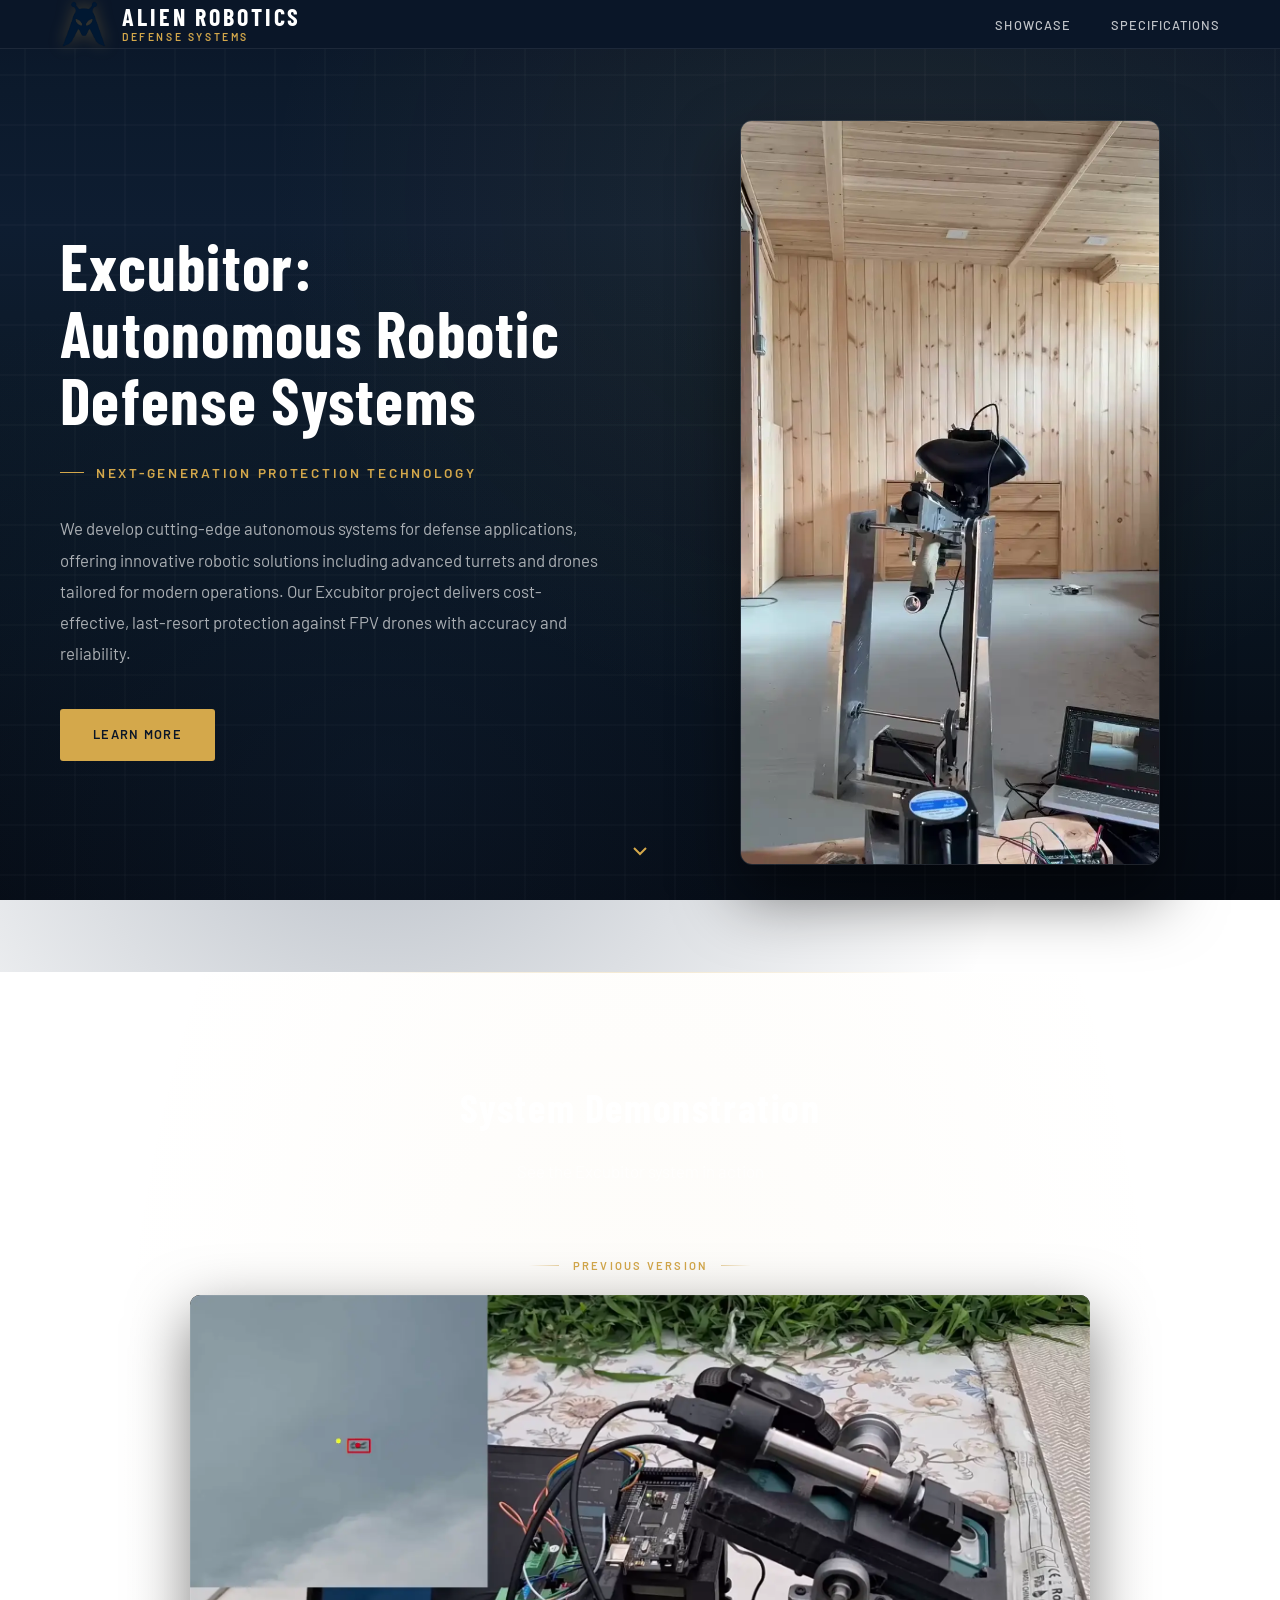
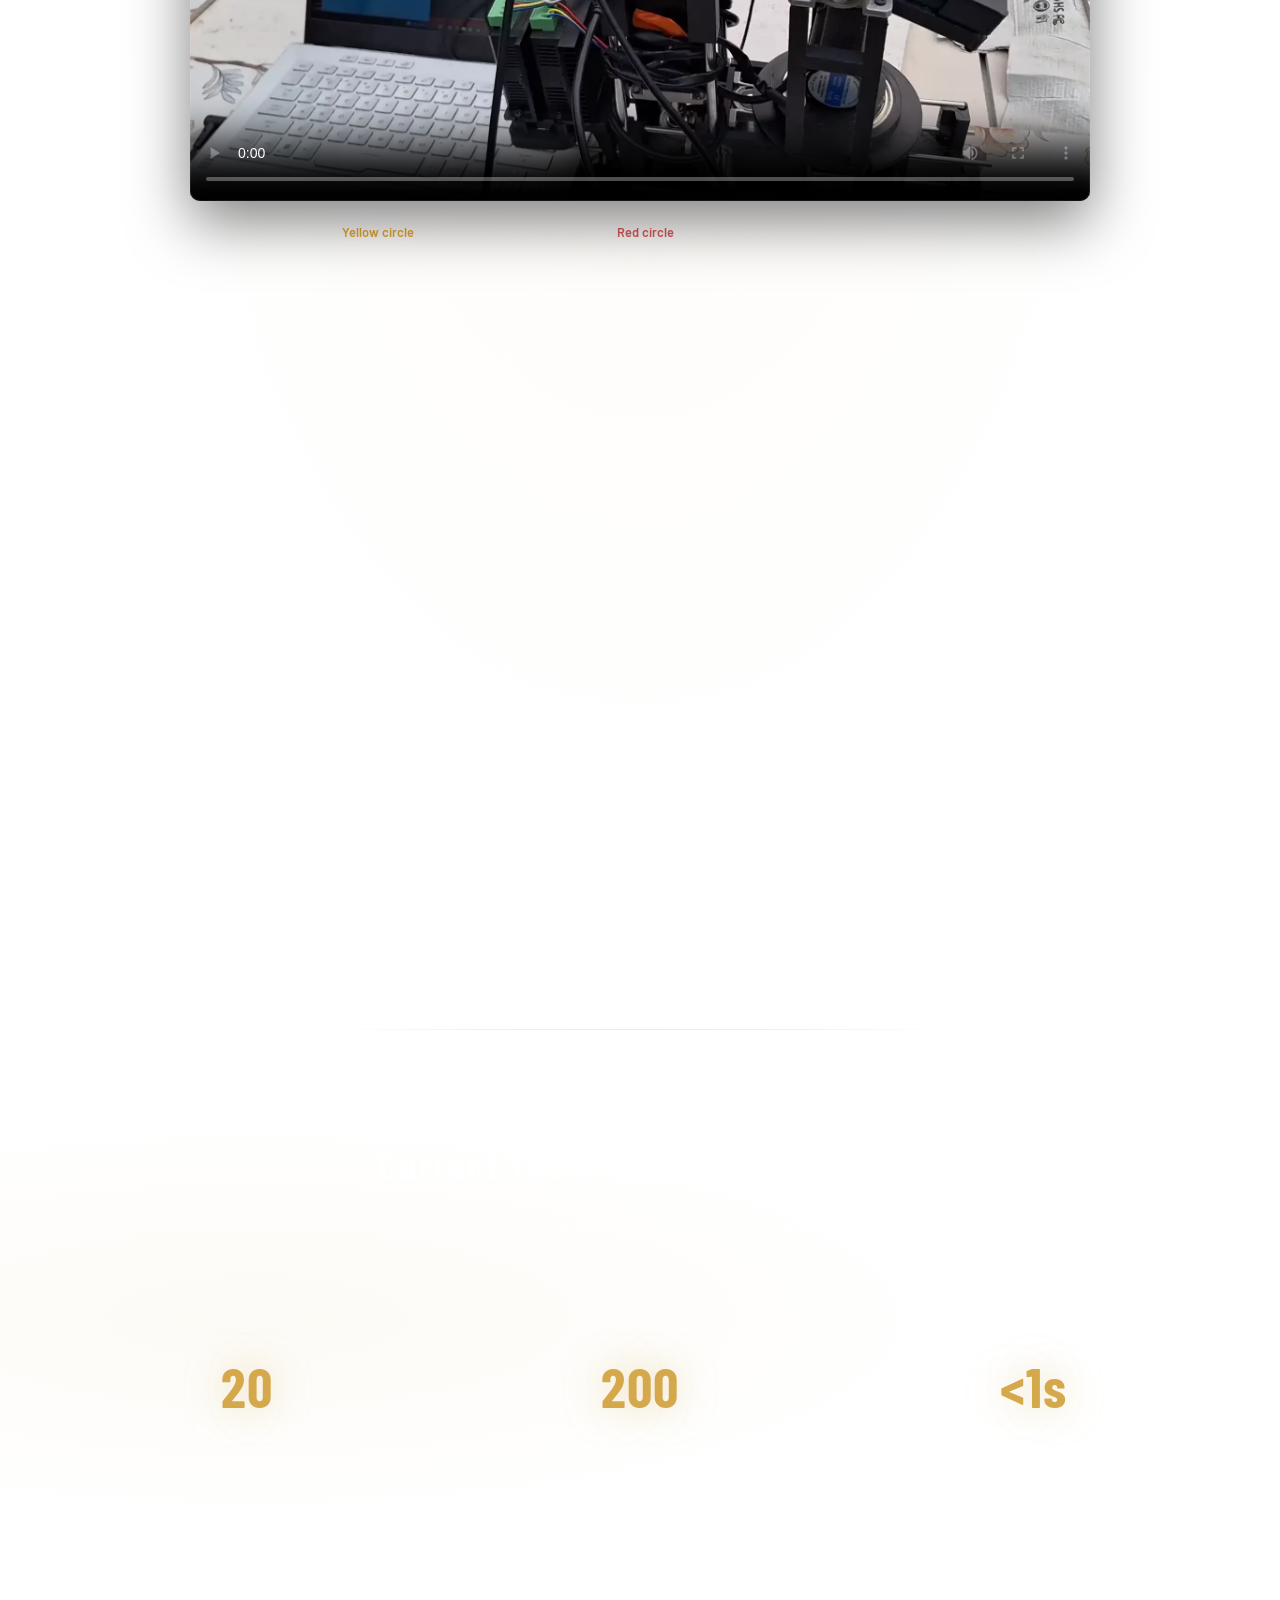
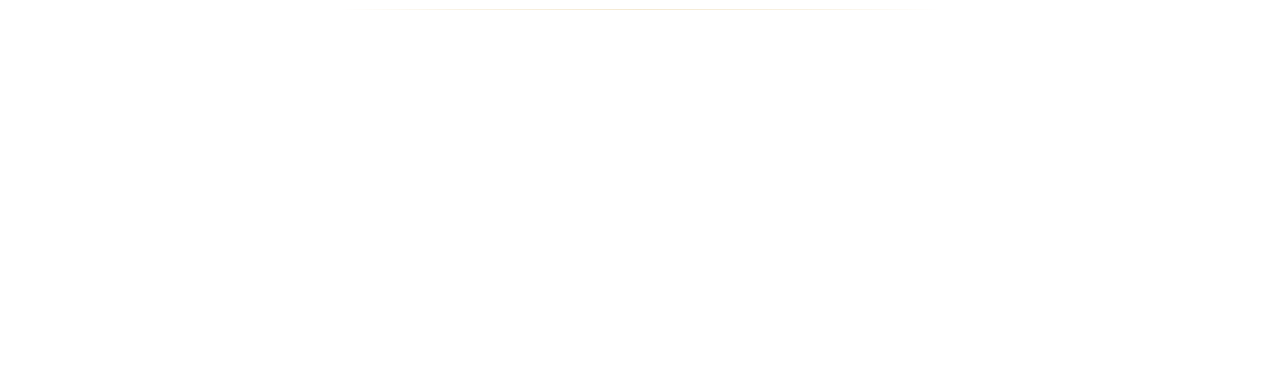
==== index.html @ 7d8b2132 "pluh" ====
<!doctype html>
<html lang="en">
  <head>
    <meta charset="UTF-8" />
    <meta name="viewport" content="width=device-width, initial-scale=1.0" />
    <title>Alien Robotics - Advanced Autonomous Defense Systems</title>
    <link rel="icon" href="logo.webp" type="image/webp" />
    <link rel="preconnect" href="https://fonts.googleapis.com" />
    <link rel="preconnect" href="https://fonts.gstatic.com" crossorigin />
    <link
      href="https://fonts.googleapis.com/css2?family=Barlow:wght@400;500;600;700&family=Barlow+Condensed:wght@600;700;800&display=swap"
      rel="stylesheet"
    />

    <style>
      /* Reset & Base Styles */
      * {
        margin: 0;
        padding: 0;
        box-sizing: border-box;
      }

      :root {
        --primary: #0a1628;
        --primary-light: #132744;
        --accent: #d4a84b;
        --accent-hover: #e8bc5f;
        --accent-glow: rgba(212, 168, 75, 0.4);
        --text-primary: #1a2332;
        --text-secondary: #5a6a7a;
        --text-light: #8a9aaa;
        --background: #ffffff;
        --background-alt: #f7f8fa;
        --background-dark: #0a1628;
        --border: #dce3eb;
        --border-light: #e8edf3;
        --shadow: 0 4px 24px rgba(10, 22, 40, 0.08);
        --shadow-hover: 0 16px 48px rgba(10, 22, 40, 0.18);
      }

      body {
        font-family:
          "Barlow",
          -apple-system,
          BlinkMacSystemFont,
          "Segoe UI",
          sans-serif;
        color: #ffffff;
        line-height: 1.7;
        overflow-x: hidden;
        font-size: 16px;
        -webkit-font-smoothing: antialiased;
        -moz-osx-font-smoothing: grayscale;
        background:
          url("data:image/svg+xml,%3Csvg width='50' height='50' viewBox='0 0 50 50' xmlns='http://www.w3.org/2000/svg'%3E%3Cpath d='M0 25h50M25 0v50' stroke='%23ffffff' stroke-opacity='0.035' stroke-width='1'/%3E%3C/svg%3E"),
          linear-gradient(
            180deg,
            #0a1628 0%,
            #0c1a2c 10%,
            #0e1d31 25%,
            #0c1927 45%,
            #091420 65%,
            #070f19 80%,
            #050a12 100%
          );
        background-attachment: scroll, fixed;
        min-height: 100vh;
      }

      /* Animations */
      @keyframes fadeInUp {
        from {
          opacity: 0;
          transform: translateY(30px);
        }
        to {
          opacity: 1;
          transform: translateY(0);
        }
      }

      @keyframes fadeIn {
        from {
          opacity: 0;
        }
        to {
          opacity: 1;
        }
      }

      @keyframes shimmer {
        0% {
          background-position: -200% 0;
        }
        100% {
          background-position: 200% 0;
        }
      }

      @keyframes bounce {
        0%,
        100% {
          transform: translateY(0);
        }
        50% {
          transform: translateY(8px);
        }
      }

      @keyframes pulse-glow {
        0%,
        100% {
          box-shadow: 0 0 20px var(--accent-glow);
        }
        50% {
          box-shadow:
            0 0 40px var(--accent-glow),
            0 0 60px rgba(212, 168, 75, 0.2);
        }
      }

      .animate-on-scroll {
        opacity: 0;
        transform: translateY(30px);
        transition:
          opacity 0.8s ease,
          transform 0.8s ease;
      }

      .animate-on-scroll.visible {
        opacity: 1;
        transform: translateY(0);
      }

      /* Container */
      .container {
        max-width: 1200px;
        margin: 0 auto;
        padding: 0 20px;
      }

      /* Header */
      header {
        background: var(--primary);
        border-bottom: 1px solid rgba(255, 255, 255, 0.08);
        position: fixed;
        top: 0;
        left: 0;
        right: 0;
        z-index: 1000;
        backdrop-filter: blur(16px);
        transition: all 0.4s cubic-bezier(0.4, 0, 0.2, 1);
      }

      nav {
        display: flex;
        justify-content: space-between;
        align-items: center;
        padding: 1.1rem 0;
      }

      .logo {
        display: flex;
        align-items: center;
        gap: 14px;
        text-decoration: none;
        color: #ffffff;
        transition: transform 0.3s ease;
      }

      .logo:hover {
        transform: translateX(4px);
      }

      .logo img {
        width: 48px;
        height: 48px;
        object-fit: contain;
        filter: drop-shadow(0 0 8px rgba(212, 168, 75, 0.3));
      }

      .logo-text {
        display: flex;
        flex-direction: column;
        line-height: 1;
      }

      .logo-text .brand-main {
        font-family: "Barlow Condensed", sans-serif;
        font-size: 1.5rem;
        font-weight: 700;
        letter-spacing: 0.12em;
        color: #ffffff;
      }

      .logo-text .brand-sub {
        font-family: "Barlow", sans-serif;
        font-size: 0.65rem;
        font-weight: 600;
        letter-spacing: 0.25em;
        color: var(--accent);
        margin-top: 3px;
        text-transform: uppercase;
      }

      .nav-links {
        display: flex;
        gap: 2.5rem;
        list-style: none;
      }

      .nav-links a {
        text-decoration: none;
        color: rgba(255, 255, 255, 0.75);
        font-weight: 500;
        font-size: 0.8rem;
        letter-spacing: 0.08em;
        transition: all 0.3s ease;
        text-transform: uppercase;
        position: relative;
        padding: 4px 0;
      }

      .nav-links a::after {
        content: "";
        position: absolute;
        bottom: 0;
        left: 0;
        width: 0;
        height: 1px;
        background: var(--accent);
        transition: width 0.3s ease;
      }

      .nav-links a:hover {
        color: var(--accent);
      }

      .nav-links a:hover::after {
        width: 100%;
      }

      /* Mobile Menu Toggle */
      .menu-toggle {
        display: none;
        flex-direction: column;
        gap: 5px;
        cursor: pointer;
        background: none;
        border: none;
        padding: 8px;
      }

      .menu-toggle span {
        width: 24px;
        height: 2px;
        background: #ffffff;
        transition: all 0.3s;
      }

      /* Hero Section */
      .hero {
        padding: 120px 0 100px;
        background: transparent;
        position: relative;
        overflow: hidden;
      }

      .hero::before {
        content: "";
        position: absolute;
        top: 0;
        left: 0;
        right: 0;
        bottom: 0;
        background:
          radial-gradient(
            ellipse at 70% 20%,
            rgba(212, 168, 75, 0.08) 0%,
            transparent 50%
          ),
          radial-gradient(
            ellipse at 30% 80%,
            rgba(22, 42, 69, 0.3) 0%,
            transparent 50%
          );
        pointer-events: none;
      }

      .hero-content {
        display: grid;
        grid-template-columns: 1fr 1fr;
        gap: 80px;
        align-items: center;
        position: relative;
        z-index: 1;
      }

      .hero-text h1 {
        font-family: "Barlow Condensed", sans-serif;
        font-size: clamp(2.8rem, 5.5vw, 4rem);
        font-weight: 700;
        line-height: 1.05;
        color: #ffffff;
        margin-bottom: 1.25rem;
        letter-spacing: 0.02em;
        animation: fadeInUp 0.8s ease forwards;
      }

      .hero-text .subtitle {
        font-size: 0.85rem;
        color: var(--accent);
        font-weight: 600;
        margin-bottom: 1.75rem;
        letter-spacing: 0.2em;
        text-transform: uppercase;
        display: inline-flex;
        align-items: center;
        gap: 12px;
        animation: fadeInUp 0.8s ease 0.1s forwards;
        opacity: 0;
      }

      .hero-text .subtitle::before {
        content: "";
        width: 24px;
        height: 1px;
        background: var(--accent);
      }

      .hero-text p {
        font-size: 1.05rem;
        line-height: 1.85;
        color: rgba(255, 255, 255, 0.65);
        margin-bottom: 2.5rem;
        animation: fadeInUp 0.8s ease 0.2s forwards;
        opacity: 0;
      }

      .cta-buttons {
        display: flex;
        gap: 1rem;
        flex-wrap: wrap;
        animation: fadeInUp 0.8s ease 0.3s forwards;
        opacity: 0;
      }

      .btn {
        padding: 14px 32px;
        font-size: 0.8rem;
        font-weight: 600;
        text-decoration: none;
        border-radius: 3px;
        transition: all 0.35s cubic-bezier(0.4, 0, 0.2, 1);
        display: inline-block;
        border: 1px solid transparent;
        letter-spacing: 0.1em;
        text-transform: uppercase;
        position: relative;
        overflow: hidden;
      }

      .btn-primary {
        background: var(--accent);
        color: var(--primary);
      }

      .btn-primary::before {
        content: "";
        position: absolute;
        top: 0;
        left: -100%;
        width: 100%;
        height: 100%;
        background: linear-gradient(
          90deg,
          transparent,
          rgba(255, 255, 255, 0.2),
          transparent
        );
        transition: left 0.5s ease;
      }

      .btn-primary:hover::before {
        left: 100%;
      }

      .btn-primary:hover {
        background: var(--accent-hover);
        transform: translateY(-2px);
        box-shadow: 0 8px 32px var(--accent-glow);
      }

      .btn-secondary {
        background: transparent;
        color: #ffffff;
        border-color: rgba(255, 255, 255, 0.25);
      }

      .btn-secondary:hover {
        background: rgba(255, 255, 255, 0.08);
        border-color: rgba(255, 255, 255, 0.4);
        transform: translateY(-2px);
      }

      .hero-image {
        position: relative;
        animation: fadeIn 1s ease 0.4s forwards;
        opacity: 0;
        max-width: 420px;
        justify-self: center;
      }

      .hero-image img,
      .hero-image video {
        width: 100%;
        height: auto;
        border-radius: 12px;
        box-shadow: 0 32px 64px rgba(0, 0, 0, 0.5);
        border: 1px solid rgba(255, 255, 255, 0.1);
      }

      .scroll-indicator {
        position: fixed;
        bottom: 30px;
        left: 50%;
        transform: translateX(-50%);
        animation:
          bounce 1.5s ease-in-out infinite,
          fadeIn 1s ease 1s forwards;
        opacity: 0;
        cursor: pointer;
        z-index: 100;
        transition: opacity 0.3s ease;
      }

      .scroll-indicator.hidden {
        opacity: 0 !important;
        pointer-events: none;
      }

      .scroll-indicator svg {
        width: 24px;
        height: 24px;
        fill: none;
        stroke: var(--accent);
        stroke-width: 2;
      }

      .section-header {
        text-align: center;
        margin-bottom: 70px;
      }

      .section-header h2 {
        font-family: "Barlow Condensed", sans-serif;
        font-size: 2.5rem;
        font-weight: 700;
        color: var(--primary);
        margin-bottom: 1rem;
        letter-spacing: 0.04em;
      }

      .section-header p {
        font-size: 1.05rem;
        color: var(--text-secondary);
        max-width: 500px;
        margin: 0 auto;
        line-height: 1.7;
      }

      /* Showcase Section */
      .showcase {
        padding: 100px 0 120px;
        background: transparent;
        position: relative;
        overflow: hidden;
      }

      .showcase::before {
        content: "";
        position: absolute;
        top: 0;
        left: 0;
        right: 0;
        bottom: 0;
        background: radial-gradient(
          ellipse at 50% 30%,
          rgba(212, 168, 75, 0.04) 0%,
          transparent 60%
        );
        pointer-events: none;
      }

      .section-divider {
        width: 100%;
        height: 1px;
        background: linear-gradient(
          90deg,
          transparent 0%,
          rgba(212, 168, 75, 0.15) 20%,
          rgba(212, 168, 75, 0.25) 50%,
          rgba(212, 168, 75, 0.15) 80%,
          transparent 100%
        );
        margin: 0 auto;
        max-width: 600px;
      }

      .showcase .section-header {
        position: relative;
        z-index: 1;
      }

      .showcase .section-header h2 {
        color: #ffffff;
      }

      .showcase .section-header p {
        color: rgba(255, 255, 255, 0.6);
      }

      .showcase-content {
        max-width: 900px;
        margin: 0 auto;
        position: relative;
        z-index: 1;
      }

      .video-container {
        position: relative;
        width: 100%;
        border-radius: 10px;
        overflow: hidden;
        box-shadow: 0 20px 60px rgba(0, 0, 0, 0.5);
        margin-bottom: 0;
        background: #000;
      }

      .video-container::before {
        content: "";
        position: absolute;
        inset: -1px;
        border-radius: 11px;
        background: linear-gradient(
          135deg,
          rgba(212, 168, 75, 0.3) 0%,
          transparent 30%,
          transparent 70%,
          rgba(212, 168, 75, 0.1) 100%
        );
        z-index: -1;
        pointer-events: none;
      }

      .video-container::after {
        content: "";
        position: absolute;
        inset: 0;
        border-radius: 10px;
        pointer-events: none;
        box-shadow: inset 0 0 0 1px rgba(255, 255, 255, 0.08);
      }

      .video-container video {
        width: 100%;
        height: auto;
        display: block;
      }

      .version-showcase {
        display: flex;
        flex-direction: column;
        gap: 60px;
        margin-bottom: 50px;
      }

      .version-item {
        display: flex;
        flex-direction: column;
        align-items: center;
      }

      .version-item.latest .video-container {
        max-width: 380px;
      }

      .version-item.previous .video-container {
        max-width: 100%;
      }

      .version-label {
        font-family: "Barlow", sans-serif;
        font-size: 0.7rem;
        font-weight: 600;
        color: var(--accent);
        margin-bottom: 20px;
        text-align: center;
        text-transform: uppercase;
        letter-spacing: 0.2em;
        display: inline-flex;
        align-items: center;
        gap: 14px;
      }

      .version-label::before,
      .version-label::after {
        content: "";
        width: 30px;
        height: 1px;
        background: linear-gradient(
          90deg,
          transparent,
          rgba(212, 168, 75, 0.5)
        );
      }

      .version-label::after {
        background: linear-gradient(
          90deg,
          rgba(212, 168, 75, 0.5),
          transparent
        );
      }

      .version-item .video-container {
        margin-bottom: 20px;
        width: 100%;
      }

      .video-caption {
        text-align: center;
        font-size: 0.8rem;
        color: rgba(255, 255, 255, 0.45);
        margin-bottom: 0;
        line-height: 1.8;
        max-width: 600px;
        margin-left: auto;
        margin-right: auto;
      }

      .video-caption .indicator {
        font-weight: 600;
      }

      .video-caption .yellow {
        color: #e8a832;
      }

      .video-caption .red {
        color: #dc5c5c;
      }

      /* Specs Section */
      .specs {
        padding: 100px 0 120px;
        background: transparent;
        position: relative;
        overflow: hidden;
      }

      .specs::before {
        content: "";
        position: absolute;
        top: 0;
        left: 0;
        right: 0;
        bottom: 0;
        background: radial-gradient(
          ellipse at 20% 50%,
          rgba(212, 168, 75, 0.05) 0%,
          transparent 50%
        );
        pointer-events: none;
      }

      .specs .section-header {
        position: relative;
        z-index: 1;
      }

      .specs .section-header h2 {
        color: #ffffff;
      }

      .specs .section-header p {
        color: rgba(255, 255, 255, 0.6);
      }

      .specs-grid {
        display: grid;
        grid-template-columns: repeat(auto-fit, minmax(280px, 1fr));
        gap: 20px;
        margin-top: 60px;
        position: relative;
        z-index: 1;
      }

      .spec-item {
        text-align: center;
        padding: 2.75rem 2rem;
        background: rgba(255, 255, 255, 0.03);
        border-radius: 6px;
        border: 1px solid rgba(255, 255, 255, 0.08);
        transition: all 0.4s cubic-bezier(0.4, 0, 0.2, 1);
        position: relative;
      }

      .spec-item::before {
        content: "";
        position: absolute;
        top: 0;
        left: 50%;
        transform: translateX(-50%);
        width: 40px;
        height: 2px;
        background: var(--accent);
        opacity: 0;
        transition: all 0.4s ease;
      }

      .spec-item:hover {
        background: rgba(255, 255, 255, 0.06);
        border-color: rgba(212, 168, 75, 0.3);
        transform: translateY(-4px);
      }

      .spec-item:hover::before {
        opacity: 1;
        width: 60px;
      }

      .spec-value {
        font-family: "Barlow Condensed", sans-serif;
        font-size: 3.5rem;
        font-weight: 700;
        color: var(--accent);
        margin-bottom: 0.5rem;
        letter-spacing: 0.02em;
        line-height: 1;
        text-shadow: 0 0 40px var(--accent-glow);
      }

      .spec-label {
        font-size: 0.8rem;
        color: rgba(255, 255, 255, 0.55);
        font-weight: 500;
        text-transform: uppercase;
        letter-spacing: 0.1em;
      }

      /* Footer */
      footer {
        padding: 80px 0 50px;
        background: transparent;
        color: white;
        position: relative;
      }

      .footer-content {
        display: flex;
        flex-direction: column;
        align-items: center;
        text-align: center;
        margin-bottom: 40px;
      }

      .footer-brand {
        max-width: 480px;
      }

      .footer-brand h3 {
        font-family: "Barlow Condensed", sans-serif;
        font-size: 1.35rem;
        margin-bottom: 1.25rem;
        letter-spacing: 0.15em;
        font-weight: 700;
        color: rgba(255, 255, 255, 0.9);
      }

      .footer-brand p {
        color: rgba(255, 255, 255, 0.45);
        line-height: 1.85;
        font-size: 0.9rem;
      }

      .footer-links h4 {
        font-size: 1rem;
        margin-bottom: 1rem;
        color: var(--accent);
      }

      .footer-links ul {
        list-style: none;
      }

      .footer-links a {
        color: rgba(255, 255, 255, 0.7);
        text-decoration: none;
        line-height: 2;
        transition: color 0.3s;
      }

      .footer-links a:hover {
        color: white;
      }

      .footer-bottom {
        padding-top: 40px;
        text-align: center;
        color: rgba(255, 255, 255, 0.25);
        font-size: 0.75rem;
        letter-spacing: 0.06em;
      }

      /* Responsive Design */
      @media (max-width: 968px) {
        .hero-content {
          grid-template-columns: 1fr;
          text-align: center;
          gap: 50px;
          justify-items: center;
        }

        .hero-text {
          order: 2;
        }

        .hero-text .subtitle {
          justify-content: center;
        }

        .hero-image {
          order: 1;
          max-width: 350px;
        }

        .cta-buttons {
          justify-content: center;
        }
      }

      @media (max-width: 768px) {
        .nav-links {
          display: none;
          position: absolute;
          top: 100%;
          left: 0;
          right: 0;
          background: var(--primary);
          flex-direction: column;
          padding: 1.5rem;
          border-bottom: 1px solid rgba(255, 255, 255, 0.1);
          box-shadow: 0 8px 24px rgba(0, 0, 0, 0.3);
          gap: 0.5rem;
        }

        .nav-links.active {
          display: flex;
        }

        .nav-links a {
          padding: 0.75rem 0;
        }

        .menu-toggle {
          display: flex;
        }

        .specs-grid {
          grid-template-columns: repeat(2, 1fr);
        }
      }

      @media (max-width: 480px) {
        .hero h1 {
          font-size: 2rem;
        }

        .section-header h2 {
          font-size: 1.75rem;
        }

        .specs-grid {
          grid-template-columns: 1fr;
        }
      }
    </style>
  </head>
  <body>
    <!-- Header -->
    <header>
      <nav class="container">
        <a href="#" class="logo">
          <img src="logo.webp" alt="Alien Robotics" />
          <div class="logo-text">
            <span class="brand-main">ALIEN ROBOTICS</span>
            <span class="brand-sub">DEFENSE SYSTEMS</span>
          </div>
        </a>
        <ul class="nav-links" id="navLinks">
          <li><a href="#showcase">Showcase</a></li>
          <li><a href="#specs">Specifications</a></li>
        </ul>
        <button class="menu-toggle" id="menuToggle">
          <span></span>
          <span></span>
          <span></span>
        </button>
      </nav>
    </header>

    <!-- Hero Section -->
    <section class="hero">
      <div class="container">
        <div class="hero-content">
          <div class="hero-text">
            <h1>Excubitor: Autonomous Robotic Defense Systems</h1>
            <p class="subtitle">Next-Generation Protection Technology</p>
            <p>
              We develop cutting-edge autonomous systems for defense
              applications, offering innovative robotic solutions including
              advanced turrets and drones tailored for modern operations. Our
              Excubitor project delivers cost-effective, last-resort protection
              against FPV drones with accuracy and reliability.
            </p>
            <div class="cta-buttons">
              <a href="#specs" class="btn btn-primary">Learn More</a>
            </div>
          </div>
          <div class="hero-image">
            <video autoplay muted loop playsinline poster="Version4.webp">
              <source src="Version4.webm" type="video/webm" />
              Your browser does not support the video tag.
            </video>
          </div>
        </div>
      </div>
      <a href="#showcase" class="scroll-indicator">
        <svg viewBox="0 0 24 24">
          <polyline points="6 9 12 15 18 9"></polyline>
        </svg>
      </a>
    </section>

    <div class="section-divider"></div>

    <!-- System Demonstration Section -->
    <section class="showcase" id="showcase">
      <div class="container">
        <div class="section-header">
          <h2>System Demonstration</h2>
          <p>See the Excubitor system in action</p>
        </div>
        <div class="showcase-content">
          <div class="version-showcase">
            <div class="version-item previous">
              <h3 class="version-label">Previous Version</h3>
              <div class="video-container">
                <video controls poster="Version3.webp">
                  <source src="Version3.webm" type="video/webm" />
                  Your browser does not support the video tag.
                </video>
              </div>
              <p class="video-caption">
                <span class="indicator yellow">Yellow circle</span> indicates
                the center of the frame •
                <span class="indicator red">Red circle</span> shows the
                predicted laser position accounting for camera-offset and
                distance
              </p>
            </div>
            <div class="version-item">
              <h3 class="version-label">Tracking Algorithm Demonstration</h3>
              <div class="video-container">
                <video controls>
                  <source src="keyPointDemonstration.mp4" type="video/mp4" />
                  Your browser does not support the video tag.
                </video>
              </div>
              <p class="video-caption">
                <span class="indicator" style="color: #a855f7"
                  >Purple circles</span
                >
                are keypoints tracked across frames
              </p>
            </div>
          </div>
        </div>
      </div>
    </section>

    <div class="section-divider"></div>

    <!-- Specifications Section -->
    <section class="specs" id="specs">
      <div class="container">
        <div class="section-header">
          <h2>Current Technical Specifications</h2>
          <p>Performance metrics that define battlefield superiority</p>
        </div>
        <div class="specs-grid">
          <div class="spec-item">
            <div class="spec-value">20</div>
            <div class="spec-label">MPH Max Target Speed</div>
          </div>
          <div class="spec-item">
            <div class="spec-value">200</div>
            <div class="spec-label">Feet Max Engagement Range</div>
          </div>
          <div class="spec-item">
            <div class="spec-value">&lt;1s</div>
            <div class="spec-label">Target Acquisition</div>
          </div>
        </div>
      </div>
    </section>

    <div class="section-divider"></div>

    <!-- Footer -->
    <footer id="contact">
      <div class="container">
        <div class="footer-content">
          <div class="footer-brand">
            <h3>ALIEN ROBOTICS</h3>
            <p>
              Leading the future of autonomous defense systems with innovative
              solutions that emphasize cost-efficiency, scalability, and
              modularity for modern military operations.
            </p>
          </div>
        </div>
        <div class="footer-bottom">
          <p>&copy; 2026 Alien Robotics. All rights reserved.</p>
        </div>
      </div>
    </footer>

    <script>
      // Mobile menu toggle
      document
        .getElementById("menuToggle")
        .addEventListener("click", function () {
          document.getElementById("navLinks").classList.toggle("active");
        });

      // Smooth scrolling for anchor links
      document.querySelectorAll('a[href^="#"]').forEach((anchor) => {
        anchor.addEventListener("click", function (e) {
          e.preventDefault();
          const target = document.querySelector(this.getAttribute("href"));
          if (target) {
            const headerOffset = 80;
            const elementPosition = target.offsetTop;
            const offsetPosition = elementPosition - headerOffset;

            window.scrollTo({
              top: offsetPosition,
              behavior: "smooth",
            });
          }
          // Close mobile menu if open
          document.getElementById("navLinks").classList.remove("active");
        });
      });

      // Add scroll effect to header
      let lastScroll = 0;
      window.addEventListener("scroll", function () {
        const header = document.querySelector("header");
        const currentScroll = window.pageYOffset;

        if (currentScroll > 50) {
          header.style.boxShadow = "0 4px 32px rgba(0,0,0,0.4)";
          header.style.background = "rgba(4, 8, 16, 0.95)";
        } else {
          header.style.boxShadow = "none";
          header.style.background = "var(--primary)";
        }

        // Hide scroll indicator on scroll
        const scrollIndicator = document.querySelector(".scroll-indicator");
        if (currentScroll > 50) {
          scrollIndicator.classList.add("hidden");
        } else {
          scrollIndicator.classList.remove("hidden");
        }

        lastScroll = currentScroll;
      });

      // Scroll-triggered animations
      const observerOptions = {
        threshold: 0.15,
        rootMargin: "0px 0px -50px 0px",
      };

      const observer = new IntersectionObserver((entries) => {
        entries.forEach((entry, index) => {
          if (entry.isIntersecting) {
            setTimeout(() => {
              entry.target.classList.add("visible");
            }, index * 100);
          }
        });
      }, observerOptions);

      // Observe spec items
      document.querySelectorAll(".spec-item").forEach((item, index) => {
        item.classList.add("animate-on-scroll");
        item.style.transitionDelay = `${index * 0.12}s`;
        observer.observe(item);
      });

      // Observe version items
      document.querySelectorAll(".version-item").forEach((item, index) => {
        item.classList.add("animate-on-scroll");
        item.style.transitionDelay = `${index * 0.15}s`;
        observer.observe(item);
      });
    </script>
  </body>
</html>
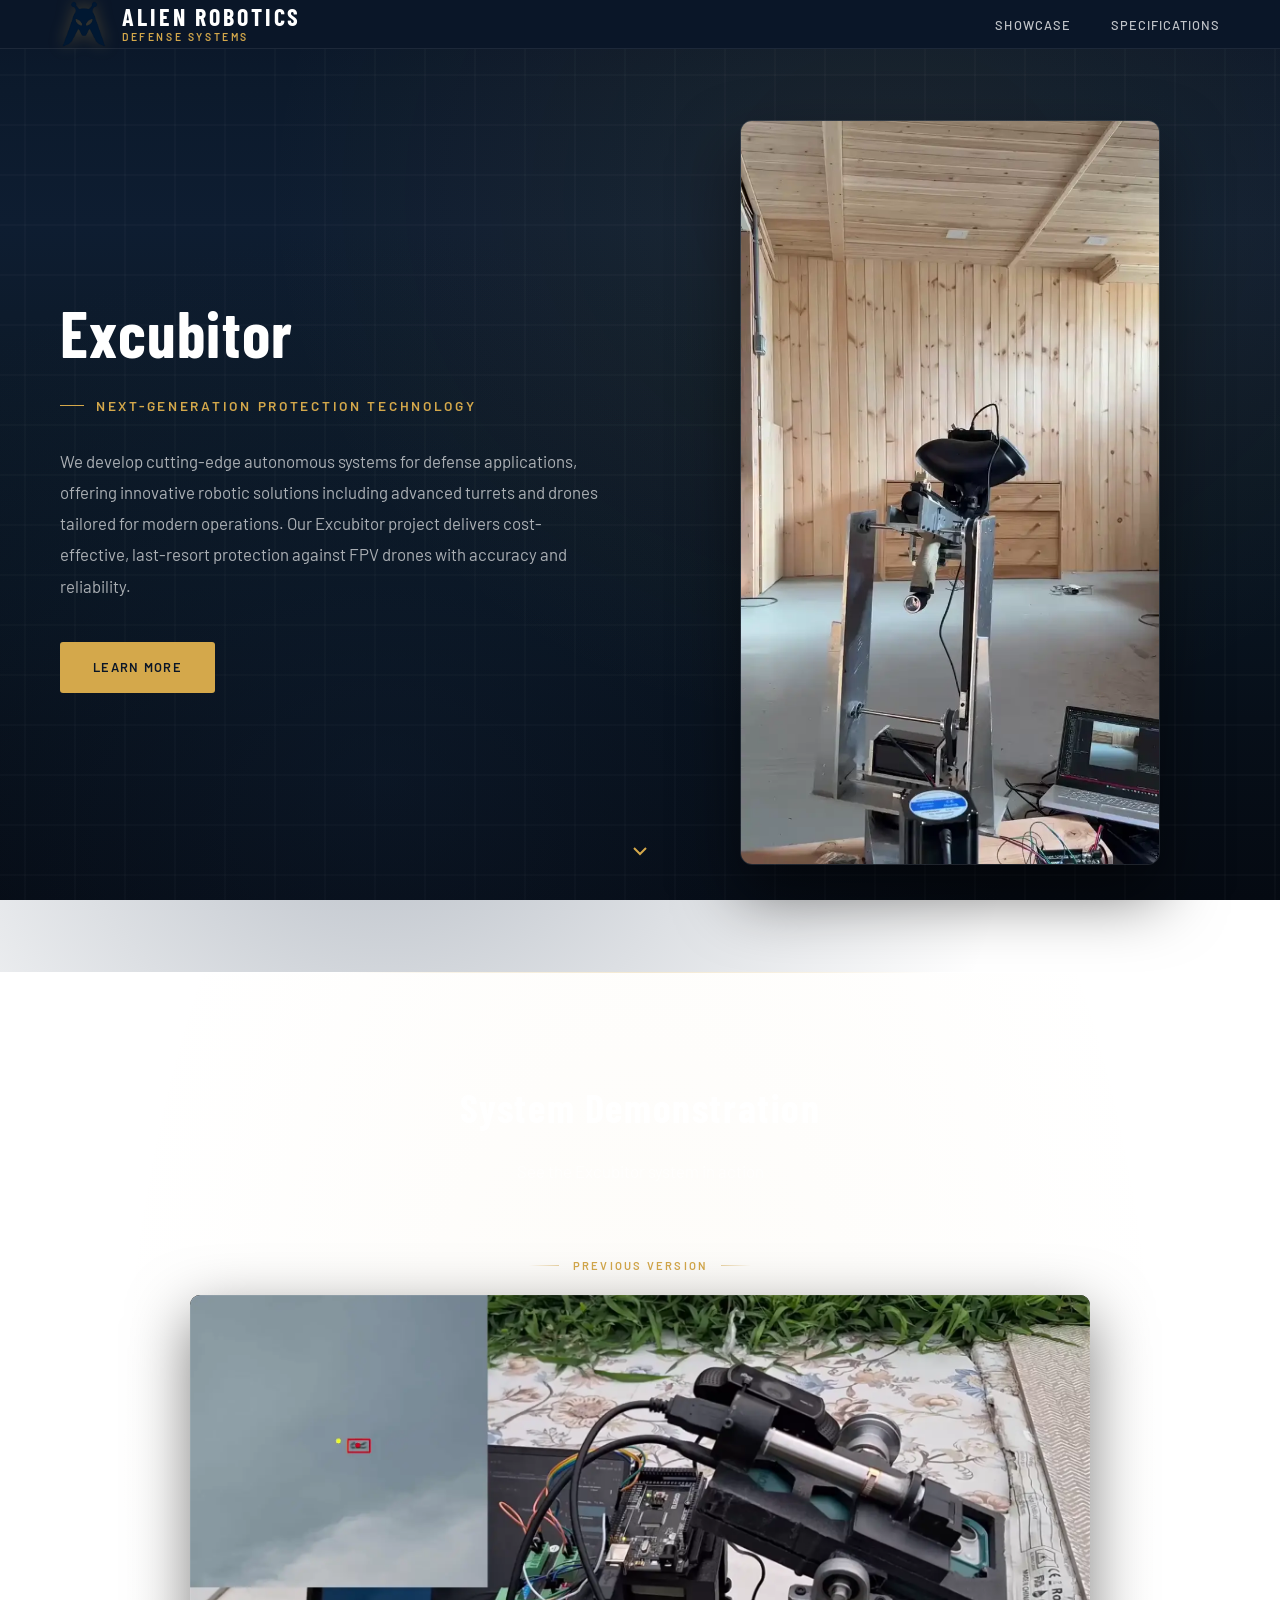
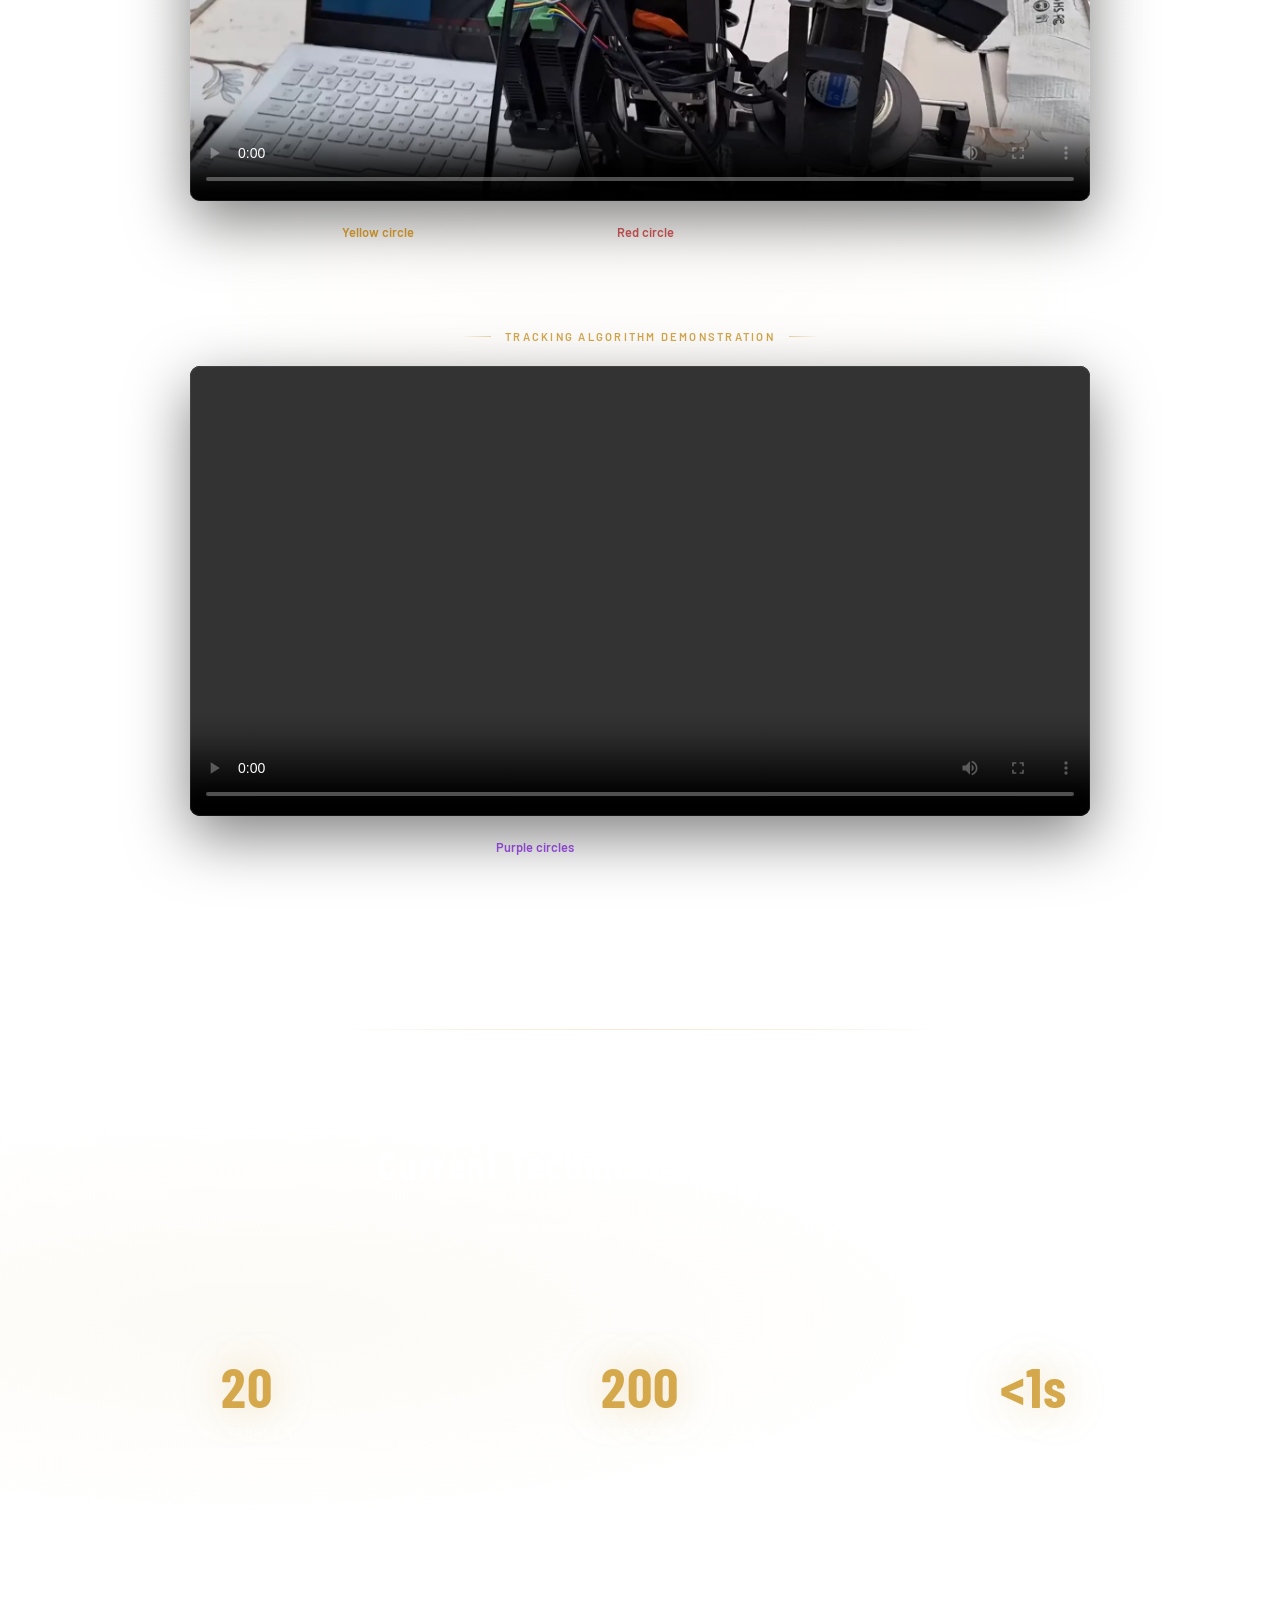
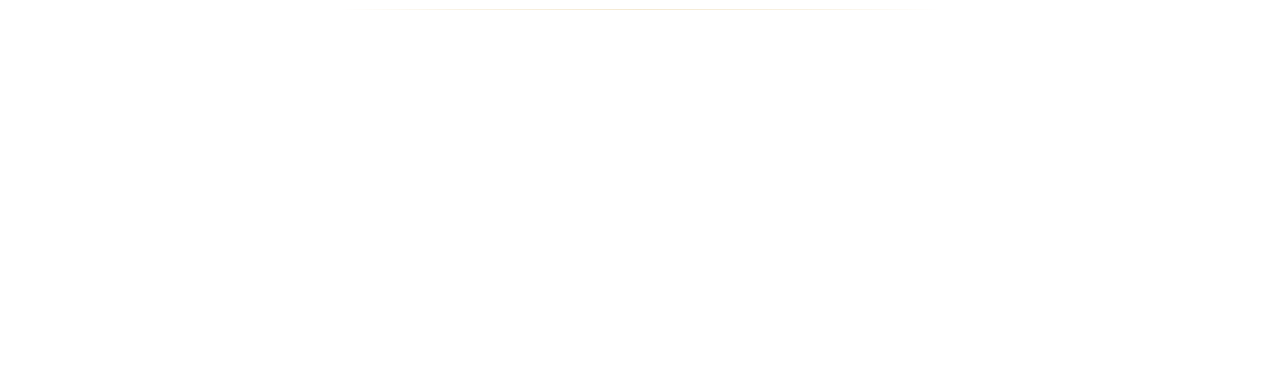
==== commit 60d98cf7: "e" ====
--- a/index.html
+++ b/index.html
@@ -915,7 +915,7 @@
       <div class="container">
         <div class="hero-content">
           <div class="hero-text">
-            <h1>Excubitor: Autonomous Robotic Defense Systems</h1>
+            <h1>Excubitor</h1>
             <p class="subtitle">Next-Generation Protection Technology</p>
             <p>
               We develop cutting-edge autonomous systems for defense
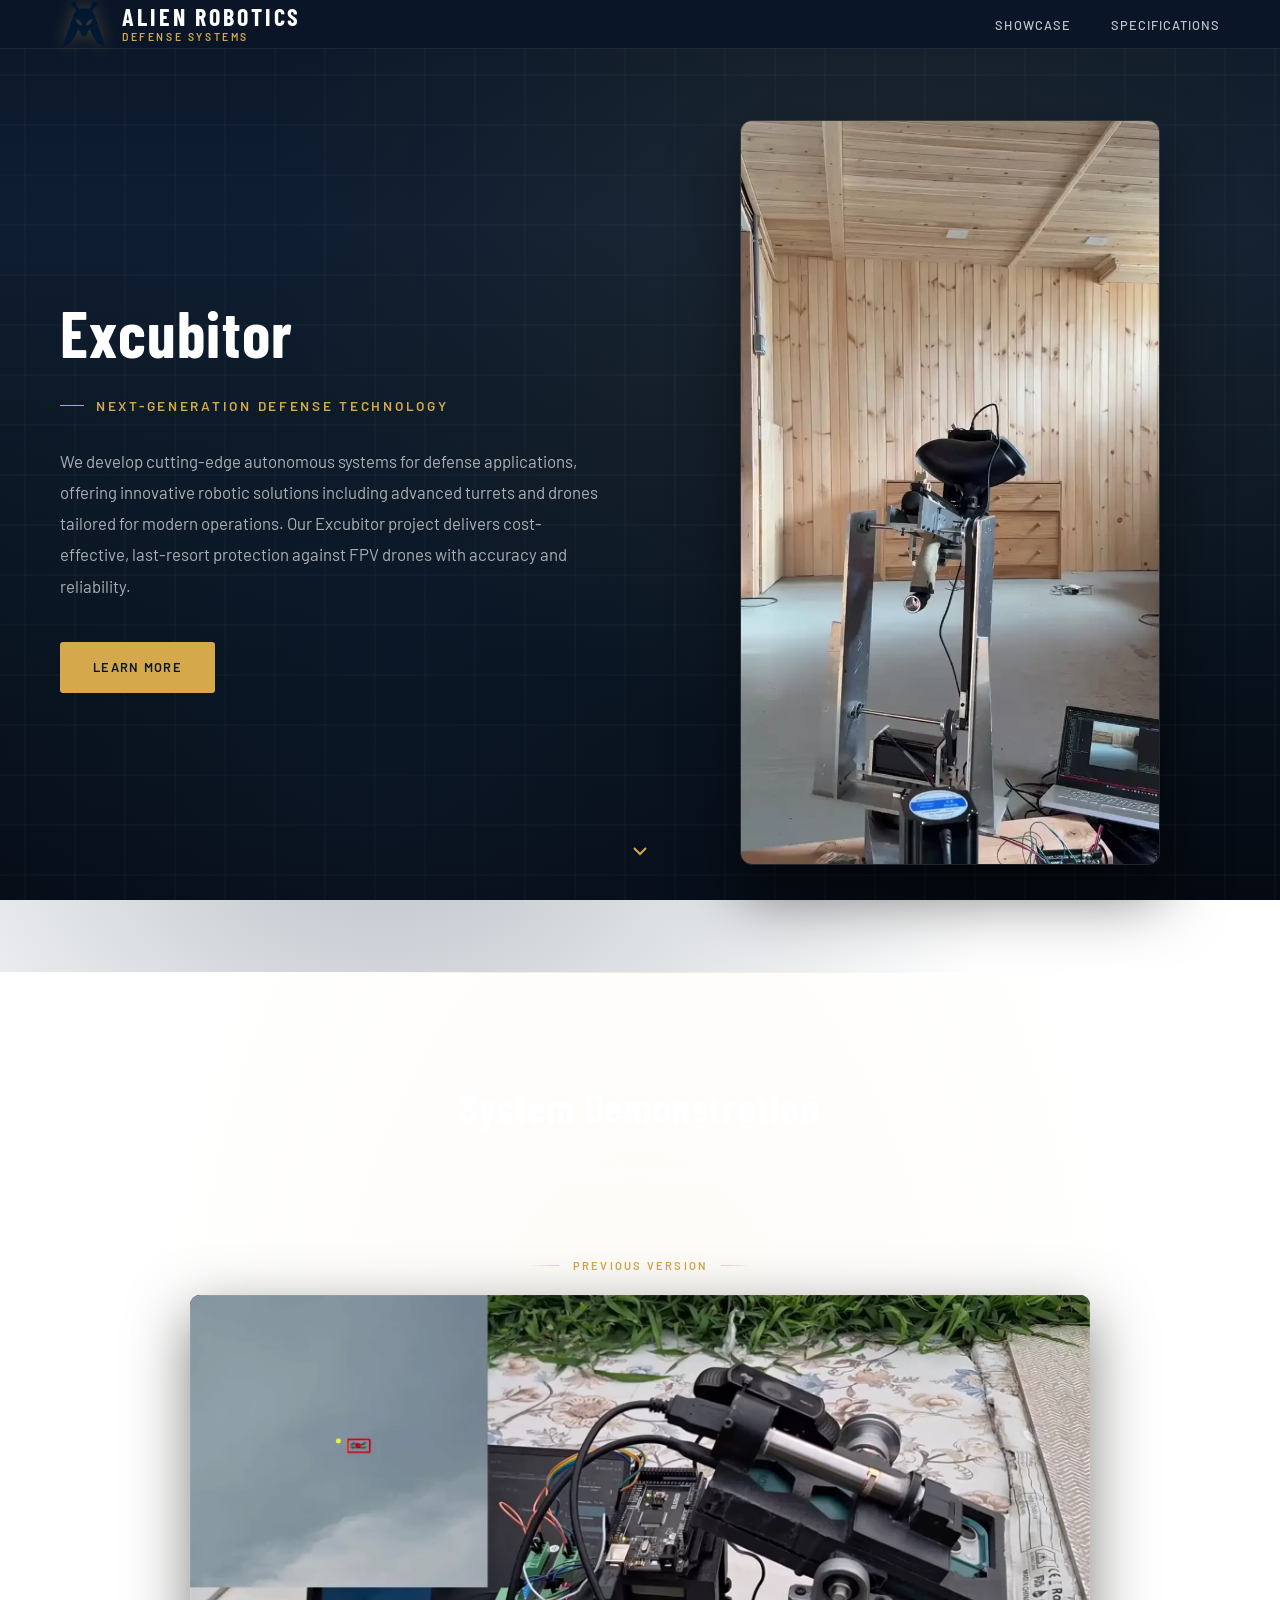
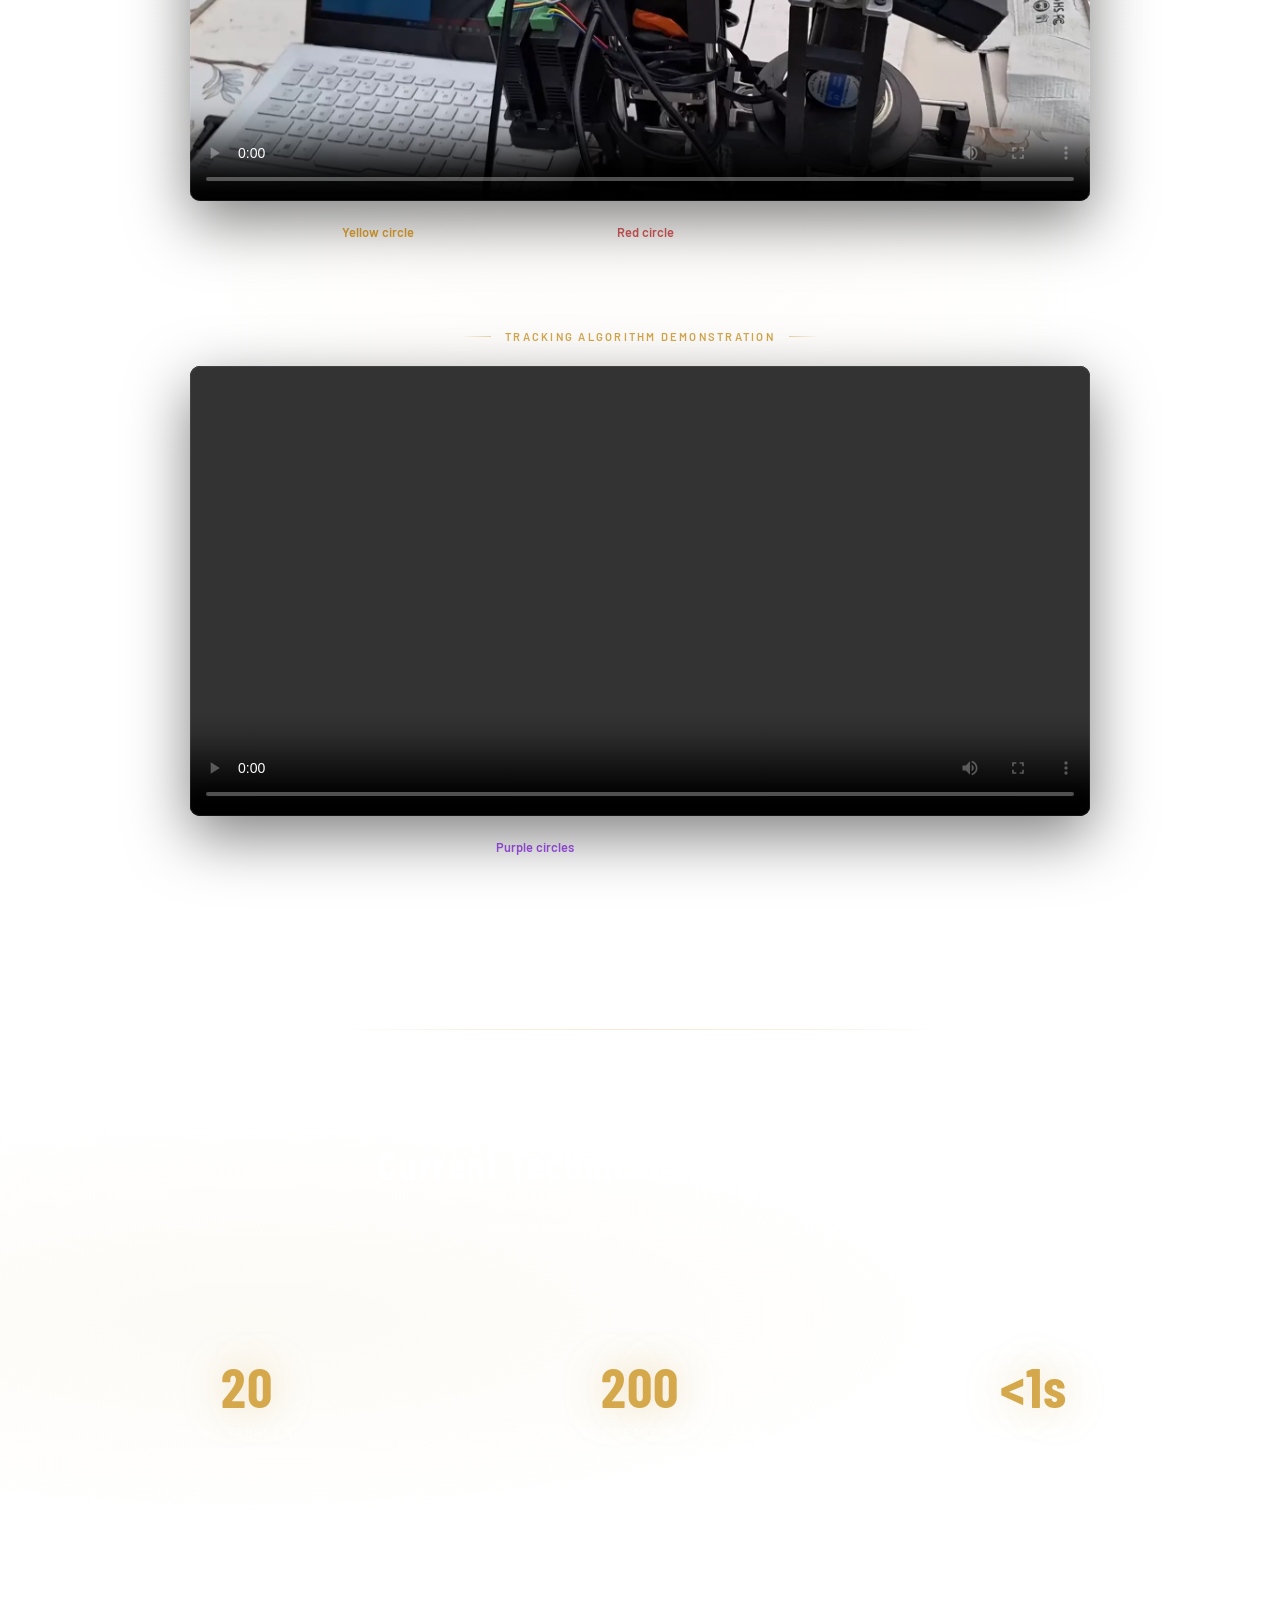
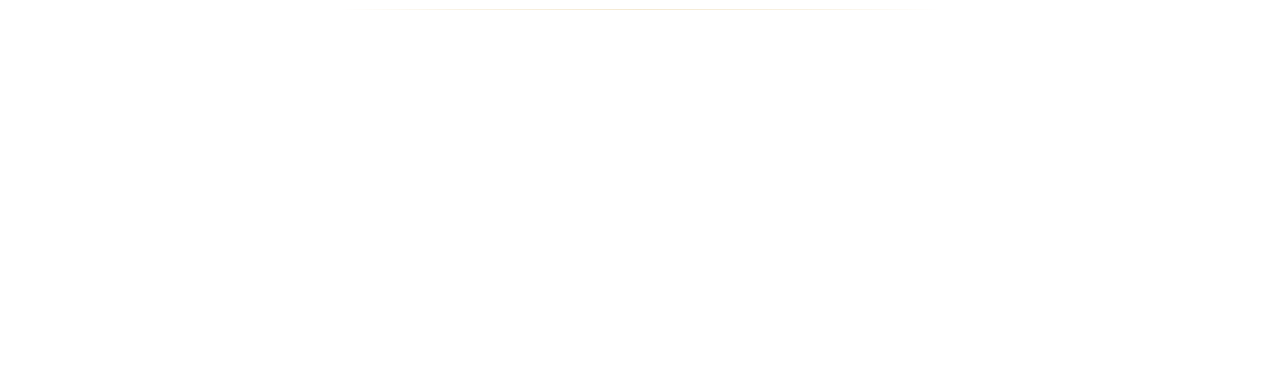
==== commit 2aaf8ceb: "e" ====
--- a/index.html
+++ b/index.html
@@ -916,7 +916,7 @@
         <div class="hero-content">
           <div class="hero-text">
             <h1>Excubitor</h1>
-            <p class="subtitle">Next-Generation Protection Technology</p>
+            <p class="subtitle">Next-Generation Defense Technology</p>
             <p>
               We develop cutting-edge autonomous systems for defense
               applications, offering innovative robotic solutions including
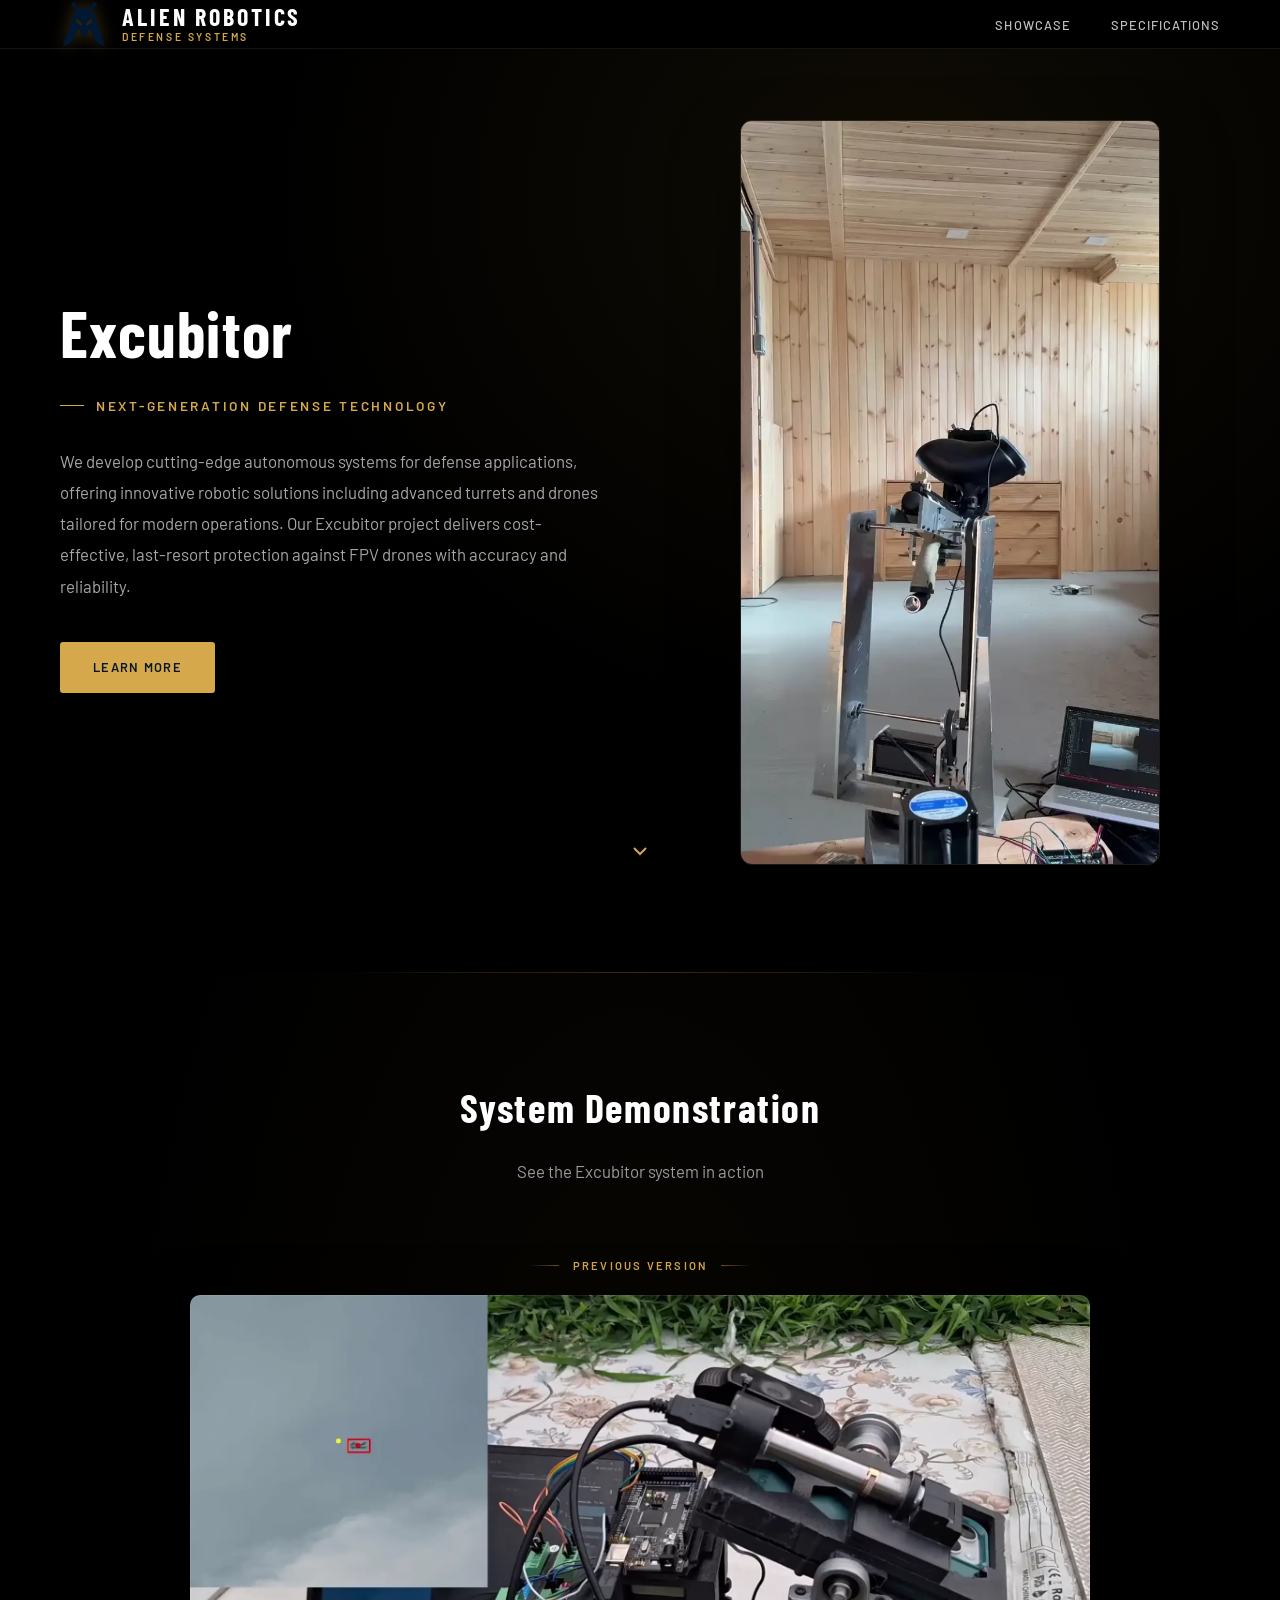
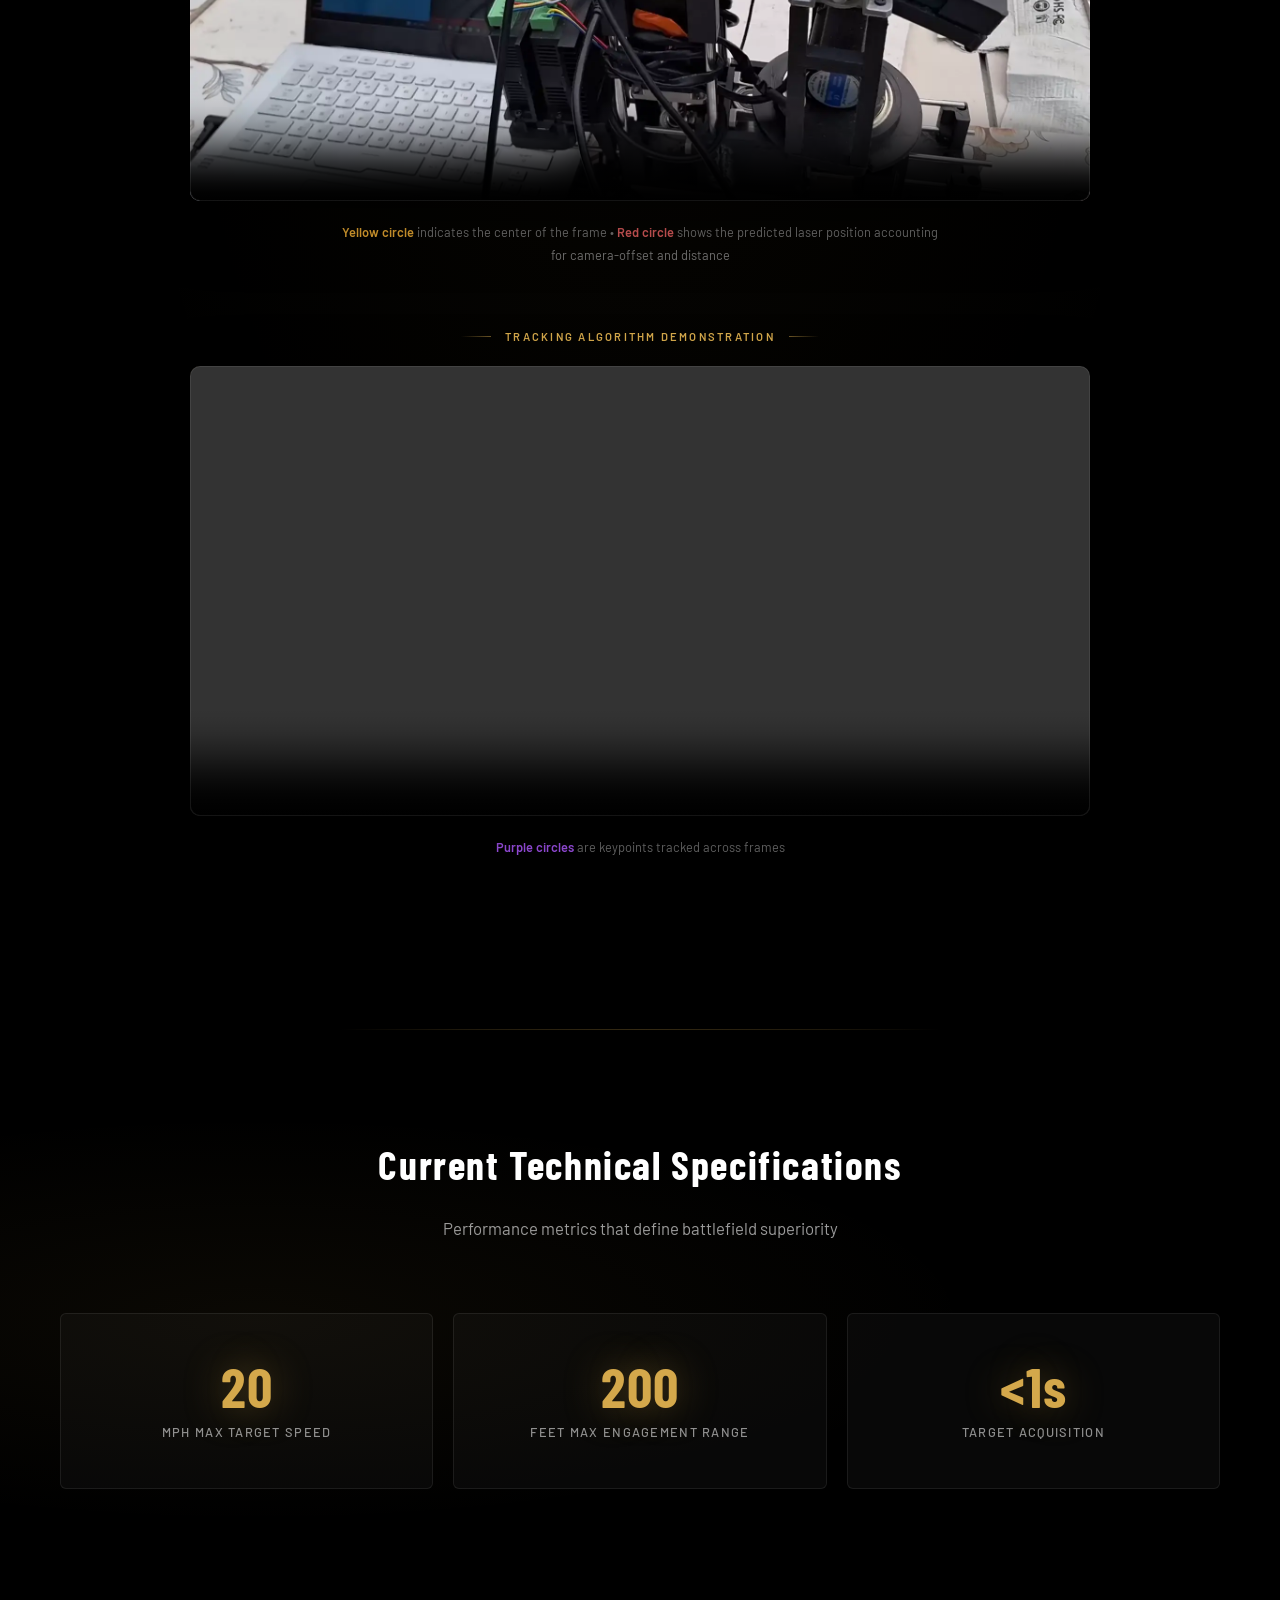
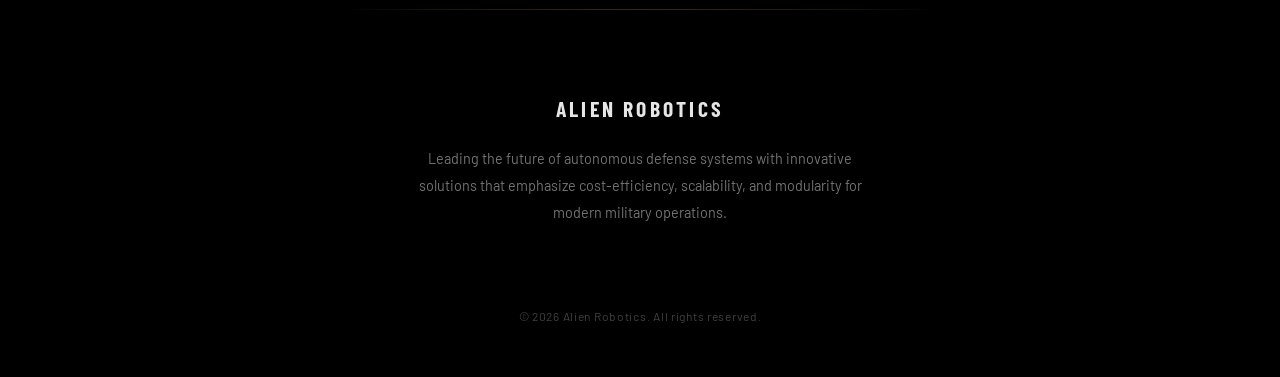
==== commit f48965ca: "edits" ====
--- a/index.html
+++ b/index.html
@@ -51,19 +51,7 @@
         font-size: 16px;
         -webkit-font-smoothing: antialiased;
         -moz-osx-font-smoothing: grayscale;
-        background:
-          url("data:image/svg+xml,%3Csvg width='50' height='50' viewBox='0 0 50 50' xmlns='http://www.w3.org/2000/svg'%3E%3Cpath d='M0 25h50M25 0v50' stroke='%23ffffff' stroke-opacity='0.035' stroke-width='1'/%3E%3C/svg%3E"),
-          linear-gradient(
-            180deg,
-            #0a1628 0%,
-            #0c1a2c 10%,
-            #0e1d31 25%,
-            #0c1927 45%,
-            #091420 65%,
-            #070f19 80%,
-            #050a12 100%
-          );
-        background-attachment: scroll, fixed;
+        background: #000000;
         min-height: 100vh;
       }
 
@@ -141,7 +129,7 @@
 
       /* Header */
       header {
-        background: var(--primary);
+        background: #000000;
         border-bottom: 1px solid rgba(255, 255, 255, 0.08);
         position: fixed;
         top: 0;
@@ -277,11 +265,6 @@
           radial-gradient(
             ellipse at 70% 20%,
             rgba(212, 168, 75, 0.08) 0%,
-            transparent 50%
-          ),
-          radial-gradient(
-            ellipse at 30% 80%,
-            rgba(22, 42, 69, 0.3) 0%,
             transparent 50%
           );
         pointer-events: none;
@@ -847,7 +830,7 @@
           top: 100%;
           left: 0;
           right: 0;
-          background: var(--primary);
+          background: #000000;
           flex-direction: column;
           padding: 1.5rem;
           border-bottom: 1px solid rgba(255, 255, 255, 0.1);
@@ -925,7 +908,7 @@
               against FPV drones with accuracy and reliability.
             </p>
             <div class="cta-buttons">
-              <a href="#specs" class="btn btn-primary">Learn More</a>
+              <a href="#showcase" class="btn btn-primary">Learn More</a>
             </div>
           </div>
           <div class="hero-image">
@@ -1073,10 +1056,10 @@
 
         if (currentScroll > 50) {
           header.style.boxShadow = "0 4px 32px rgba(0,0,0,0.4)";
-          header.style.background = "rgba(4, 8, 16, 0.95)";
+          header.style.background = "rgba(0, 0, 0, 0.95)";
         } else {
           header.style.boxShadow = "none";
-          header.style.background = "var(--primary)";
+          header.style.background = "#000000";
         }
 
         // Hide scroll indicator on scroll
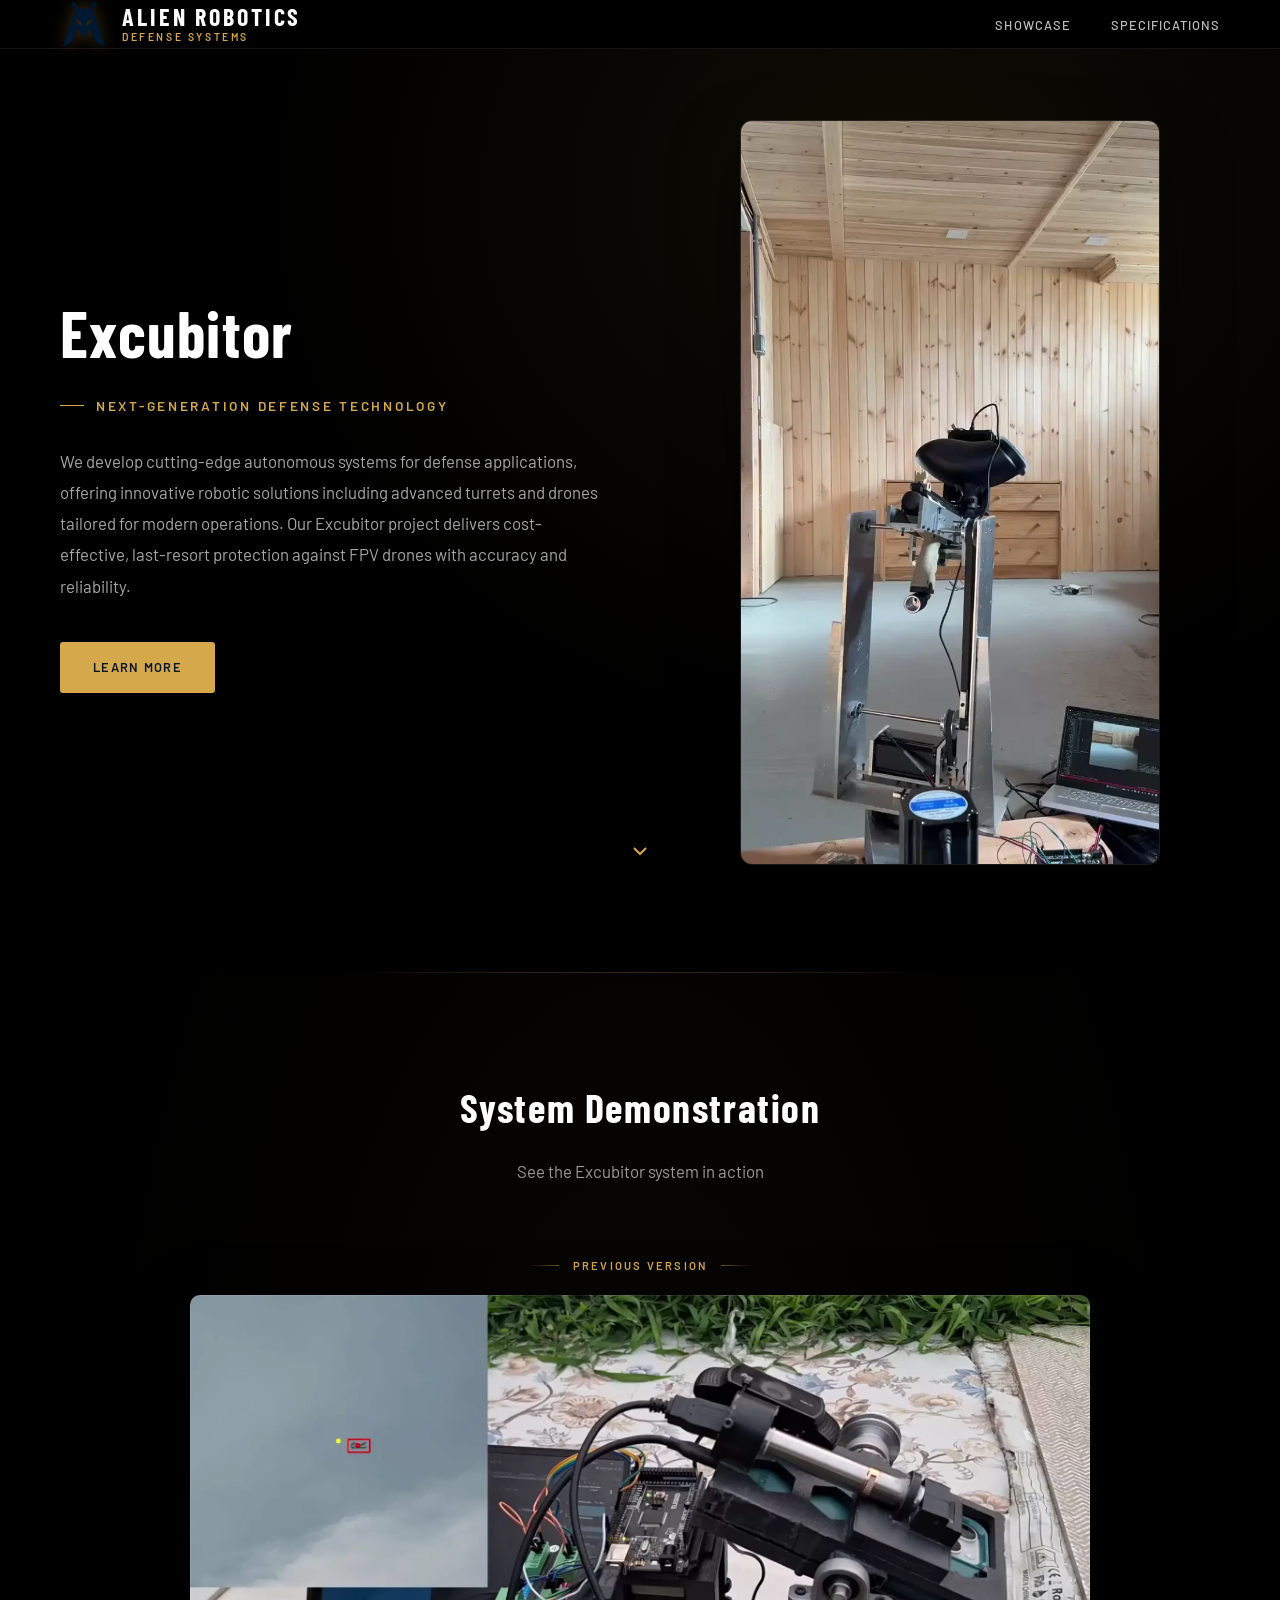
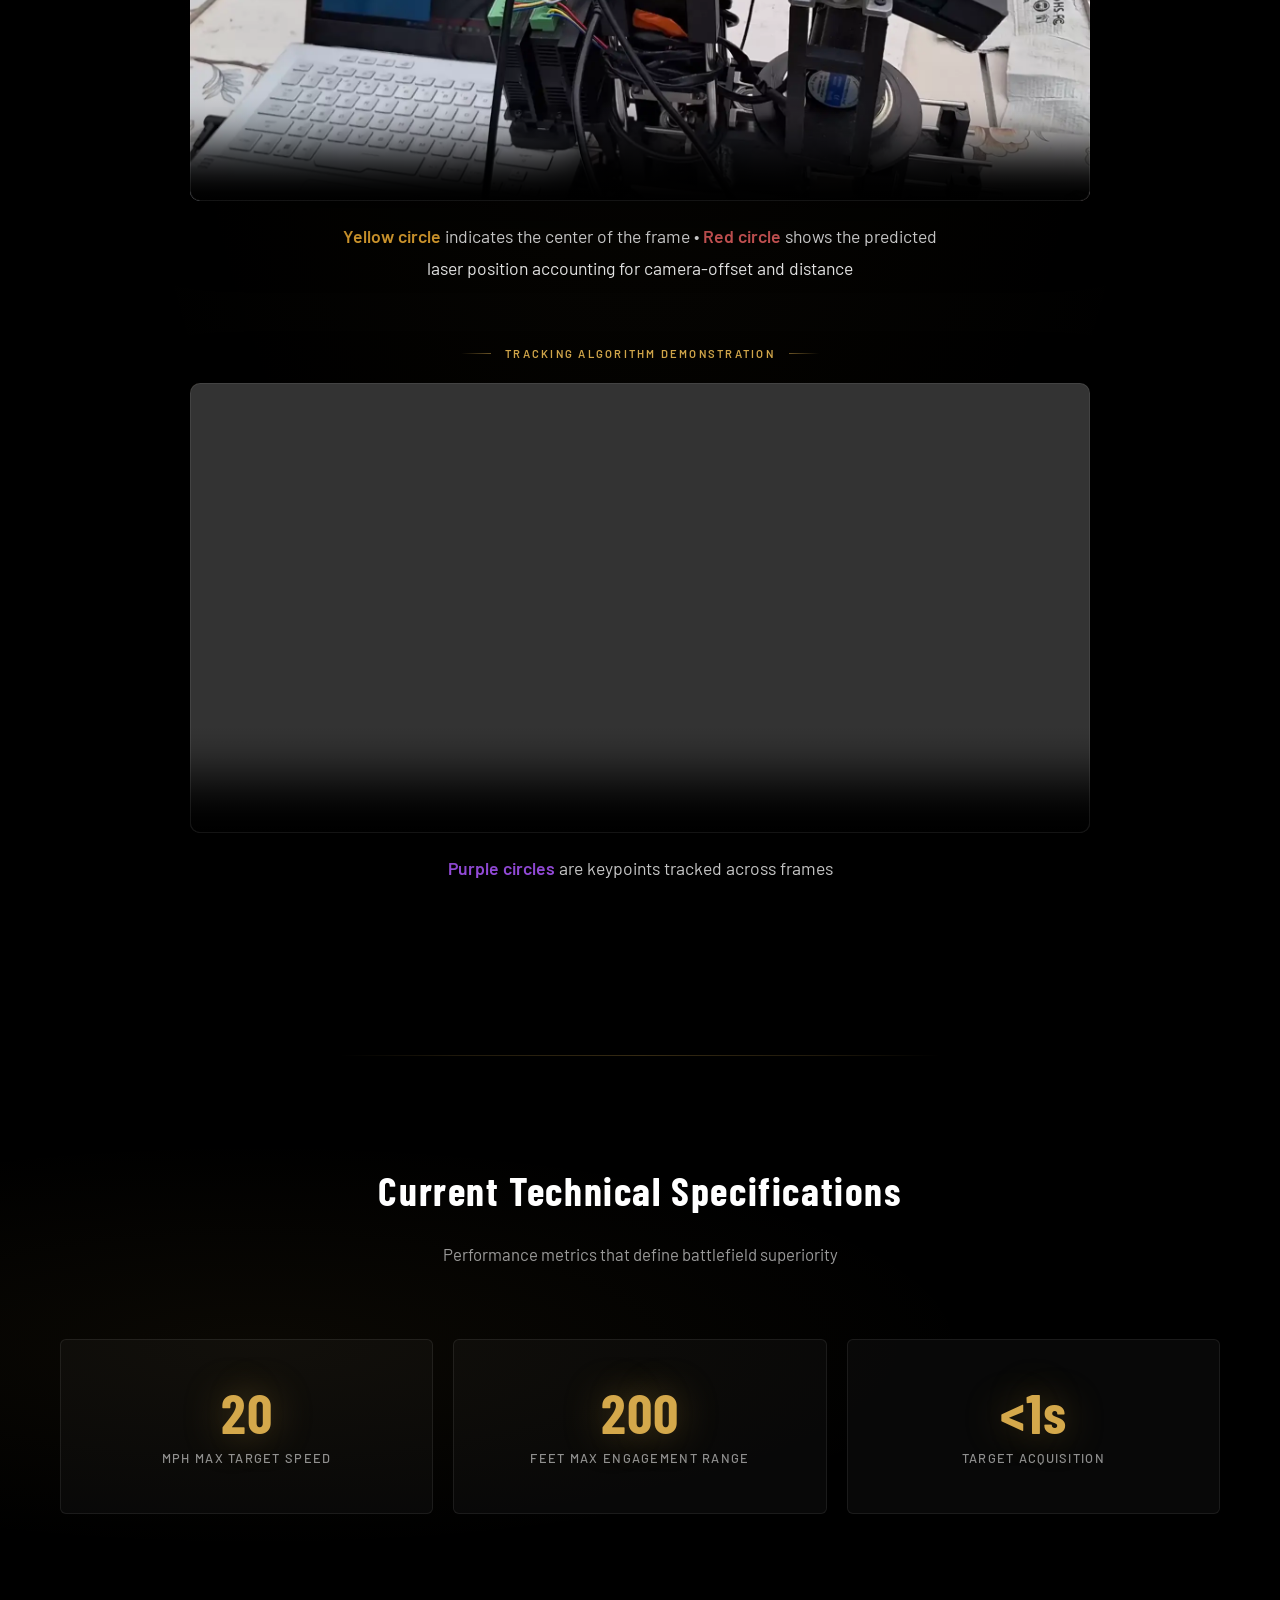
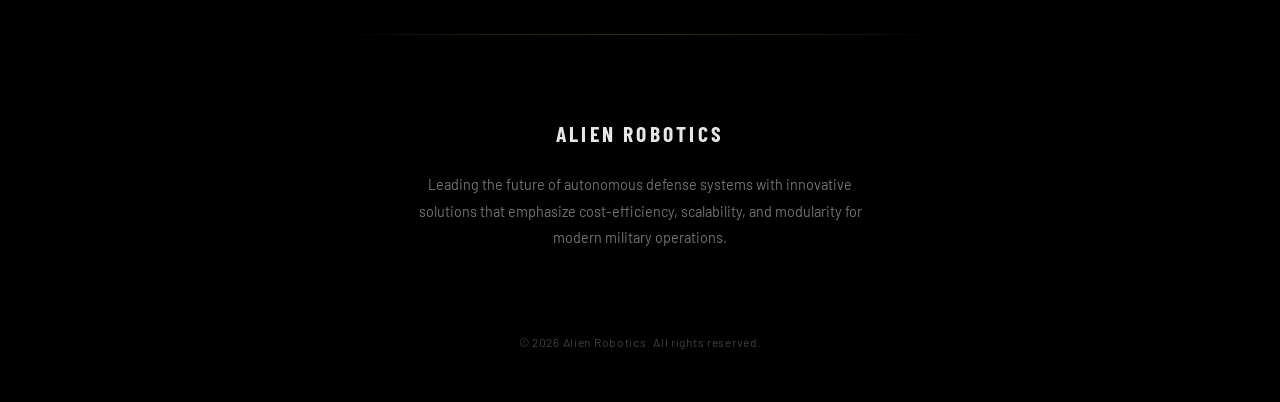
==== commit aff22eac: "bigger text" ====
--- a/index.html
+++ b/index.html
@@ -261,12 +261,11 @@
         left: 0;
         right: 0;
         bottom: 0;
-        background:
-          radial-gradient(
-            ellipse at 70% 20%,
-            rgba(212, 168, 75, 0.08) 0%,
-            transparent 50%
-          );
+        background: radial-gradient(
+          ellipse at 70% 20%,
+          rgba(212, 168, 75, 0.08) 0%,
+          transparent 50%
+        );
         pointer-events: none;
       }
 
@@ -613,8 +612,8 @@
 
       .video-caption {
         text-align: center;
-        font-size: 0.8rem;
-        color: rgba(255, 255, 255, 0.45);
+        font-size: 1.1rem;
+        color: rgba(255, 255, 255, 0.9);
         margin-bottom: 0;
         line-height: 1.8;
         max-width: 600px;
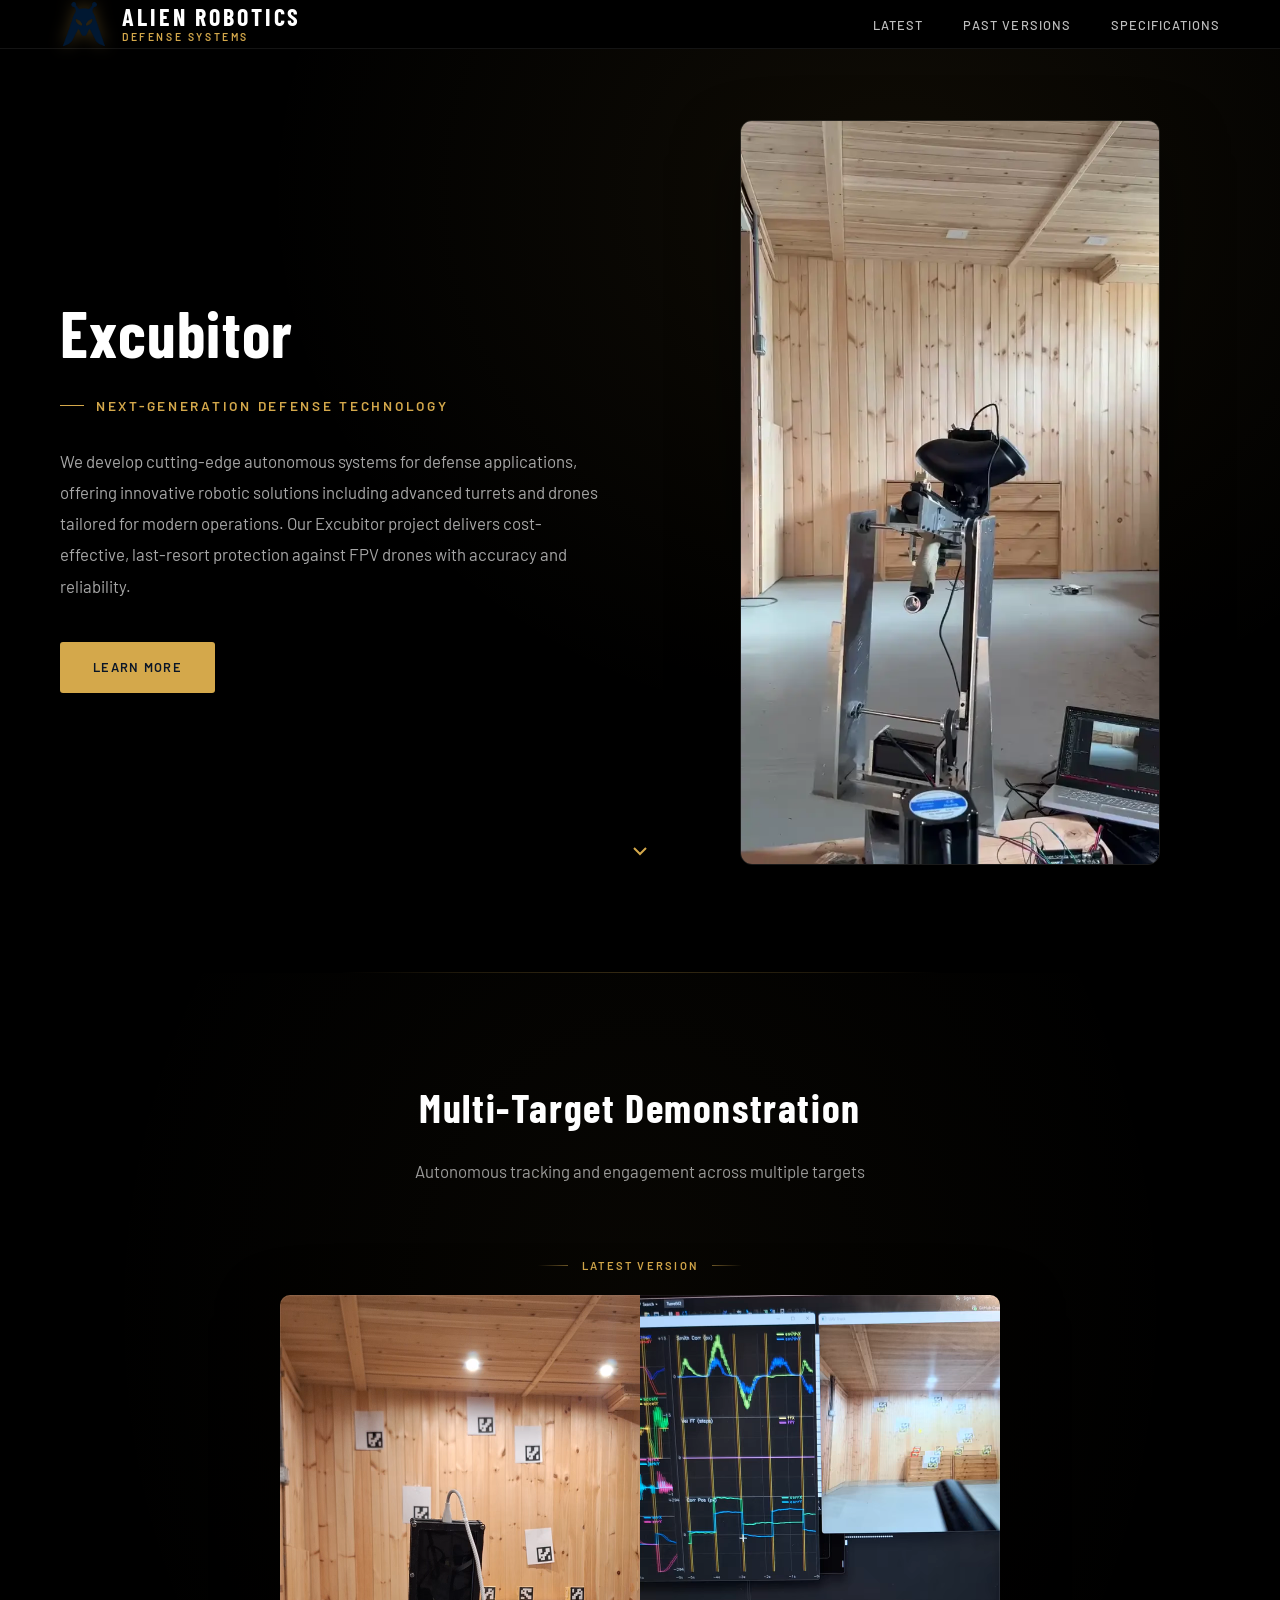
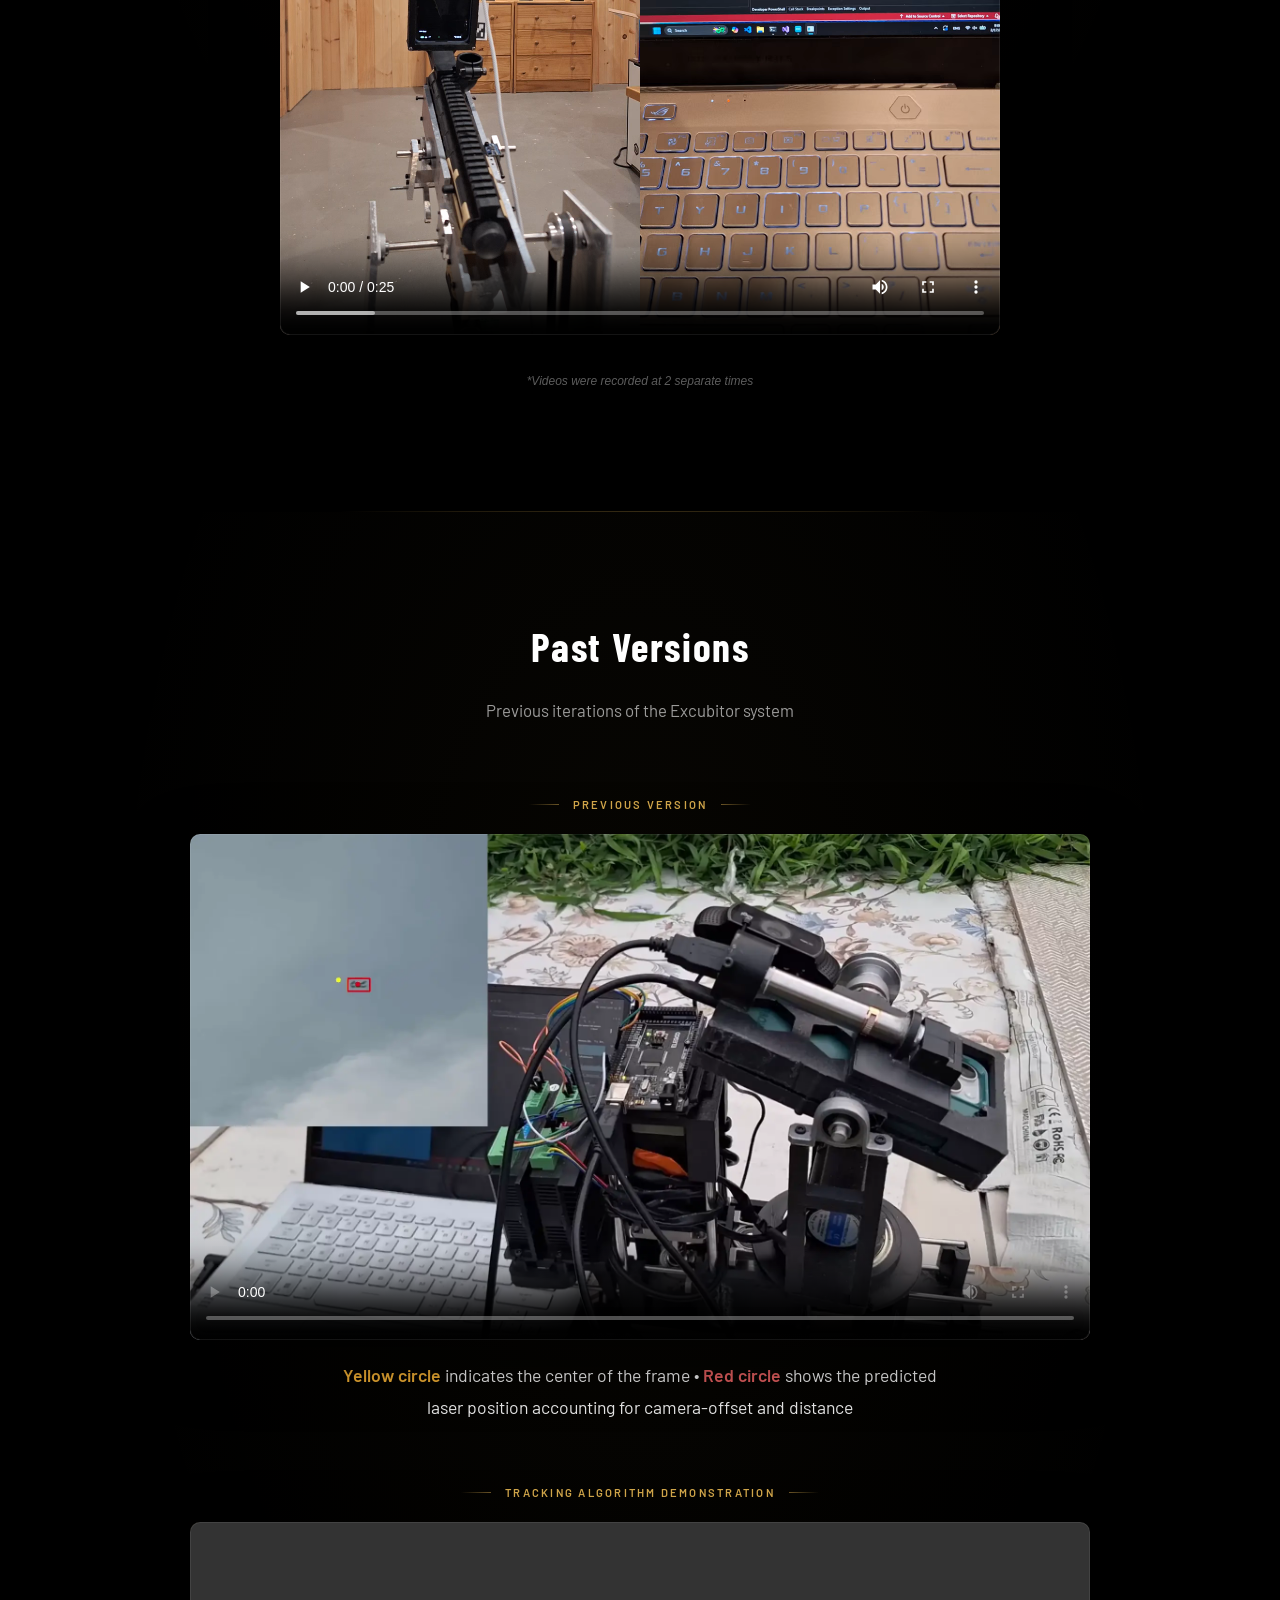
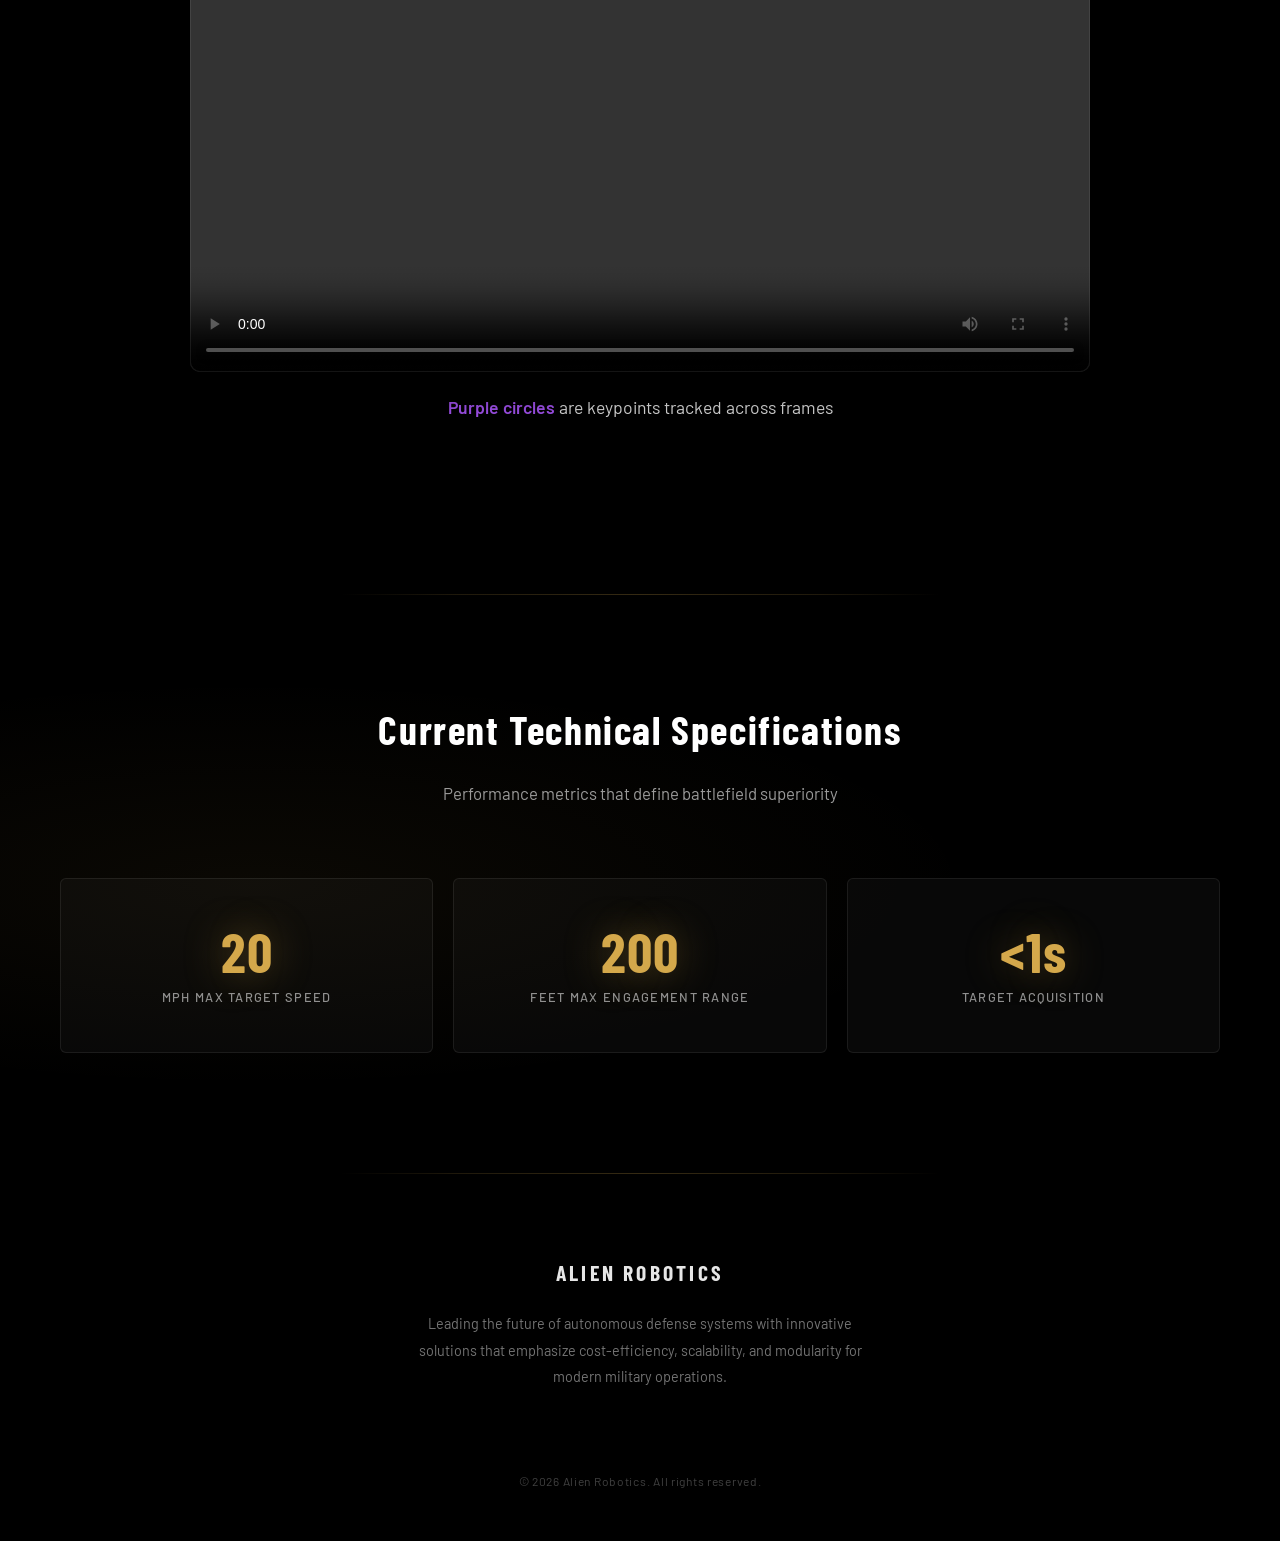
==== commit 8948e13a: "update" ====
--- a/index.html
+++ b/index.html
@@ -550,6 +550,15 @@
         display: block;
       }
 
+      .latest-note {
+        text-align: center;
+        font-size: 0.75rem;
+        color: rgba(255, 255, 255, 0.4);
+        margin-top: 16px;
+        margin-bottom: 0;
+        font-style: italic;
+      }
+
       .version-showcase {
         display: flex;
         flex-direction: column;
@@ -881,7 +890,8 @@
           </div>
         </a>
         <ul class="nav-links" id="navLinks">
-          <li><a href="#showcase">Showcase</a></li>
+          <li><a href="#latest">Latest</a></li>
+          <li><a href="#showcase">Past Versions</a></li>
           <li><a href="#specs">Specifications</a></li>
         </ul>
         <button class="menu-toggle" id="menuToggle">
@@ -907,7 +917,7 @@
               against FPV drones with accuracy and reliability.
             </p>
             <div class="cta-buttons">
-              <a href="#showcase" class="btn btn-primary">Learn More</a>
+              <a href="#latest" class="btn btn-primary">Learn More</a>
             </div>
           </div>
           <div class="hero-image">
@@ -918,7 +928,7 @@
           </div>
         </div>
       </div>
-      <a href="#showcase" class="scroll-indicator">
+      <a href="#latest" class="scroll-indicator">
         <svg viewBox="0 0 24 24">
           <polyline points="6 9 12 15 18 9"></polyline>
         </svg>
@@ -927,12 +937,36 @@
 
     <div class="section-divider"></div>
 
+    <!-- Latest Version Section -->
+    <section class="showcase" id="latest">
+      <div class="container">
+        <div class="section-header">
+          <h2>Multi-Target Demonstration</h2>
+          <p>Autonomous tracking and engagement across multiple targets</p>
+        </div>
+        <div class="showcase-content" style="max-width: 720px;">
+          <div class="version-item">
+            <h3 class="version-label">Latest Version</h3>
+            <div class="video-container">
+              <video controls>
+                <source src="Version5.webm" type="video/webm" />
+                Your browser does not support the video tag.
+              </video>
+            </div>
+            <p class="latest-note">*Videos were recorded at 2 separate times</p>
+          </div>
+        </div>
+      </div>
+    </section>
+
+    <div class="section-divider"></div>
+
     <!-- System Demonstration Section -->
     <section class="showcase" id="showcase">
       <div class="container">
         <div class="section-header">
-          <h2>System Demonstration</h2>
-          <p>See the Excubitor system in action</p>
+          <h2>Past Versions</h2>
+          <p>Previous iterations of the Excubitor system</p>
         </div>
         <div class="showcase-content">
           <div class="version-showcase">
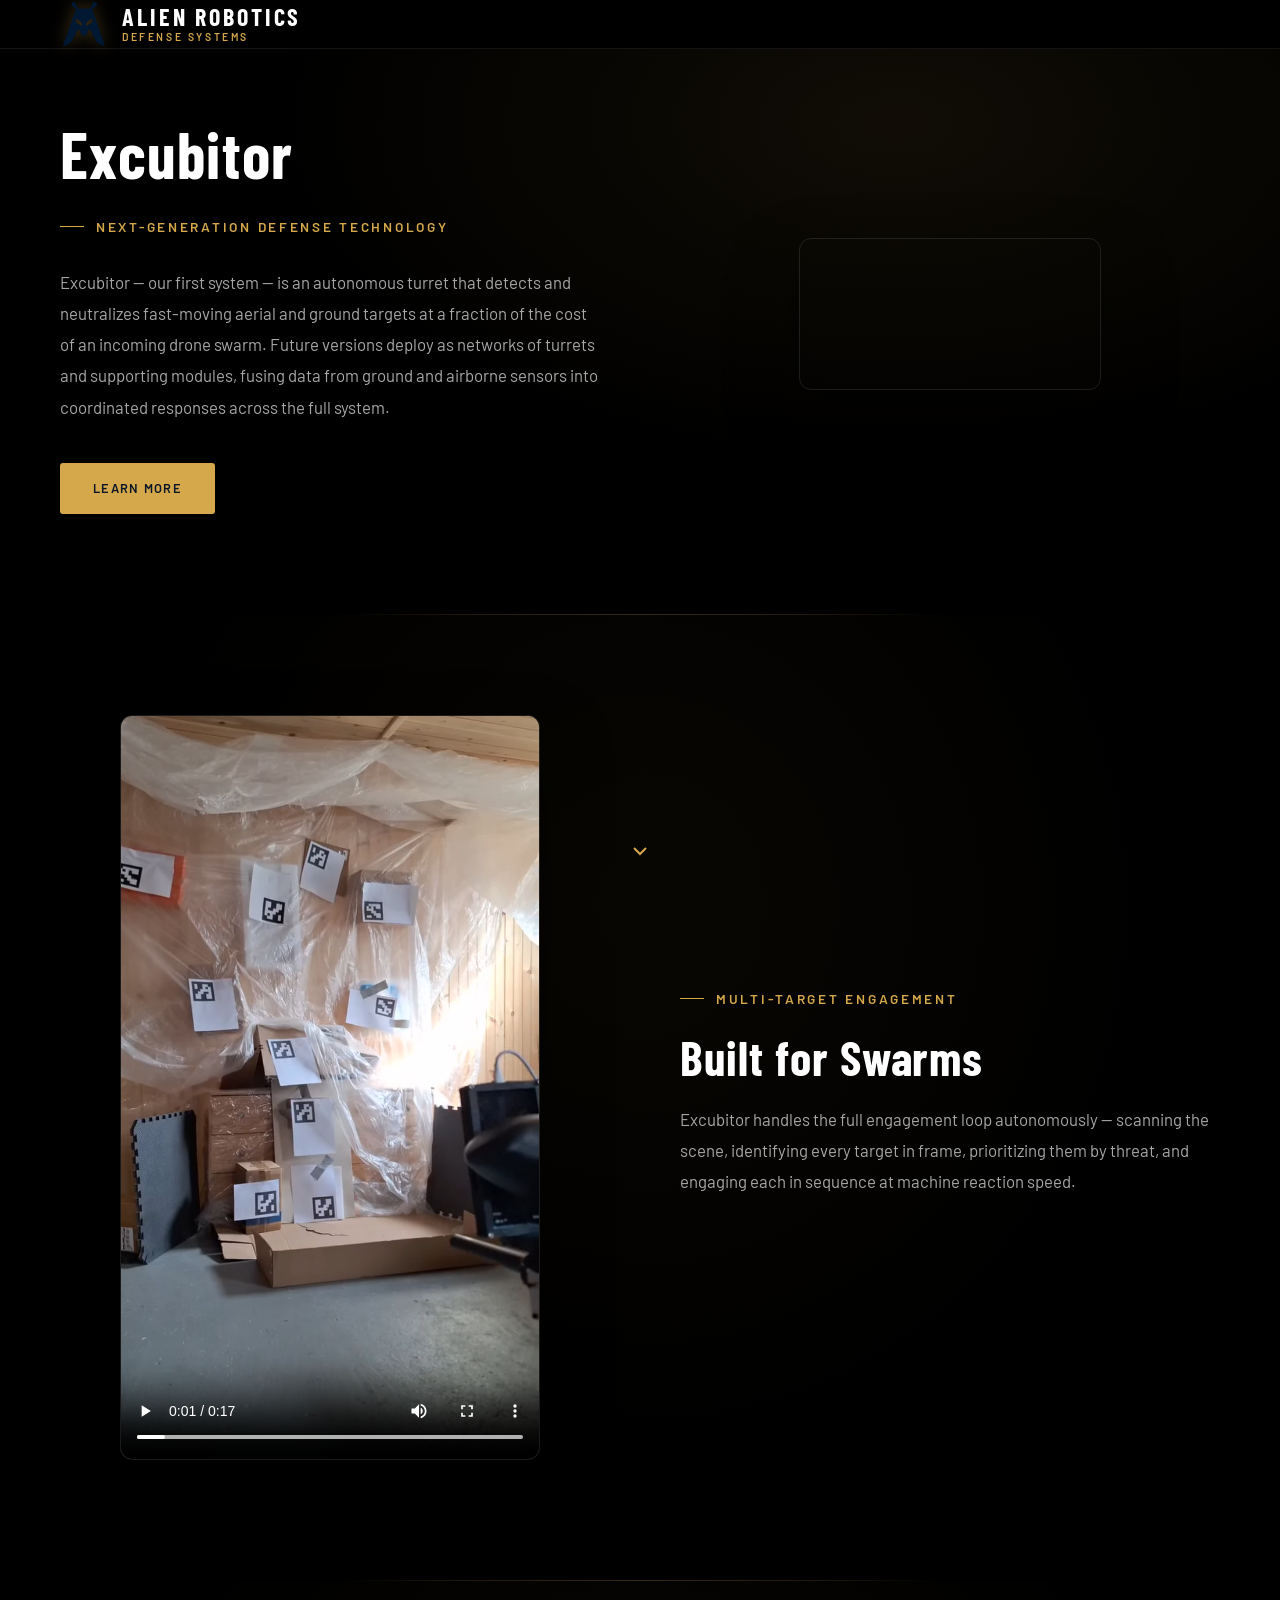
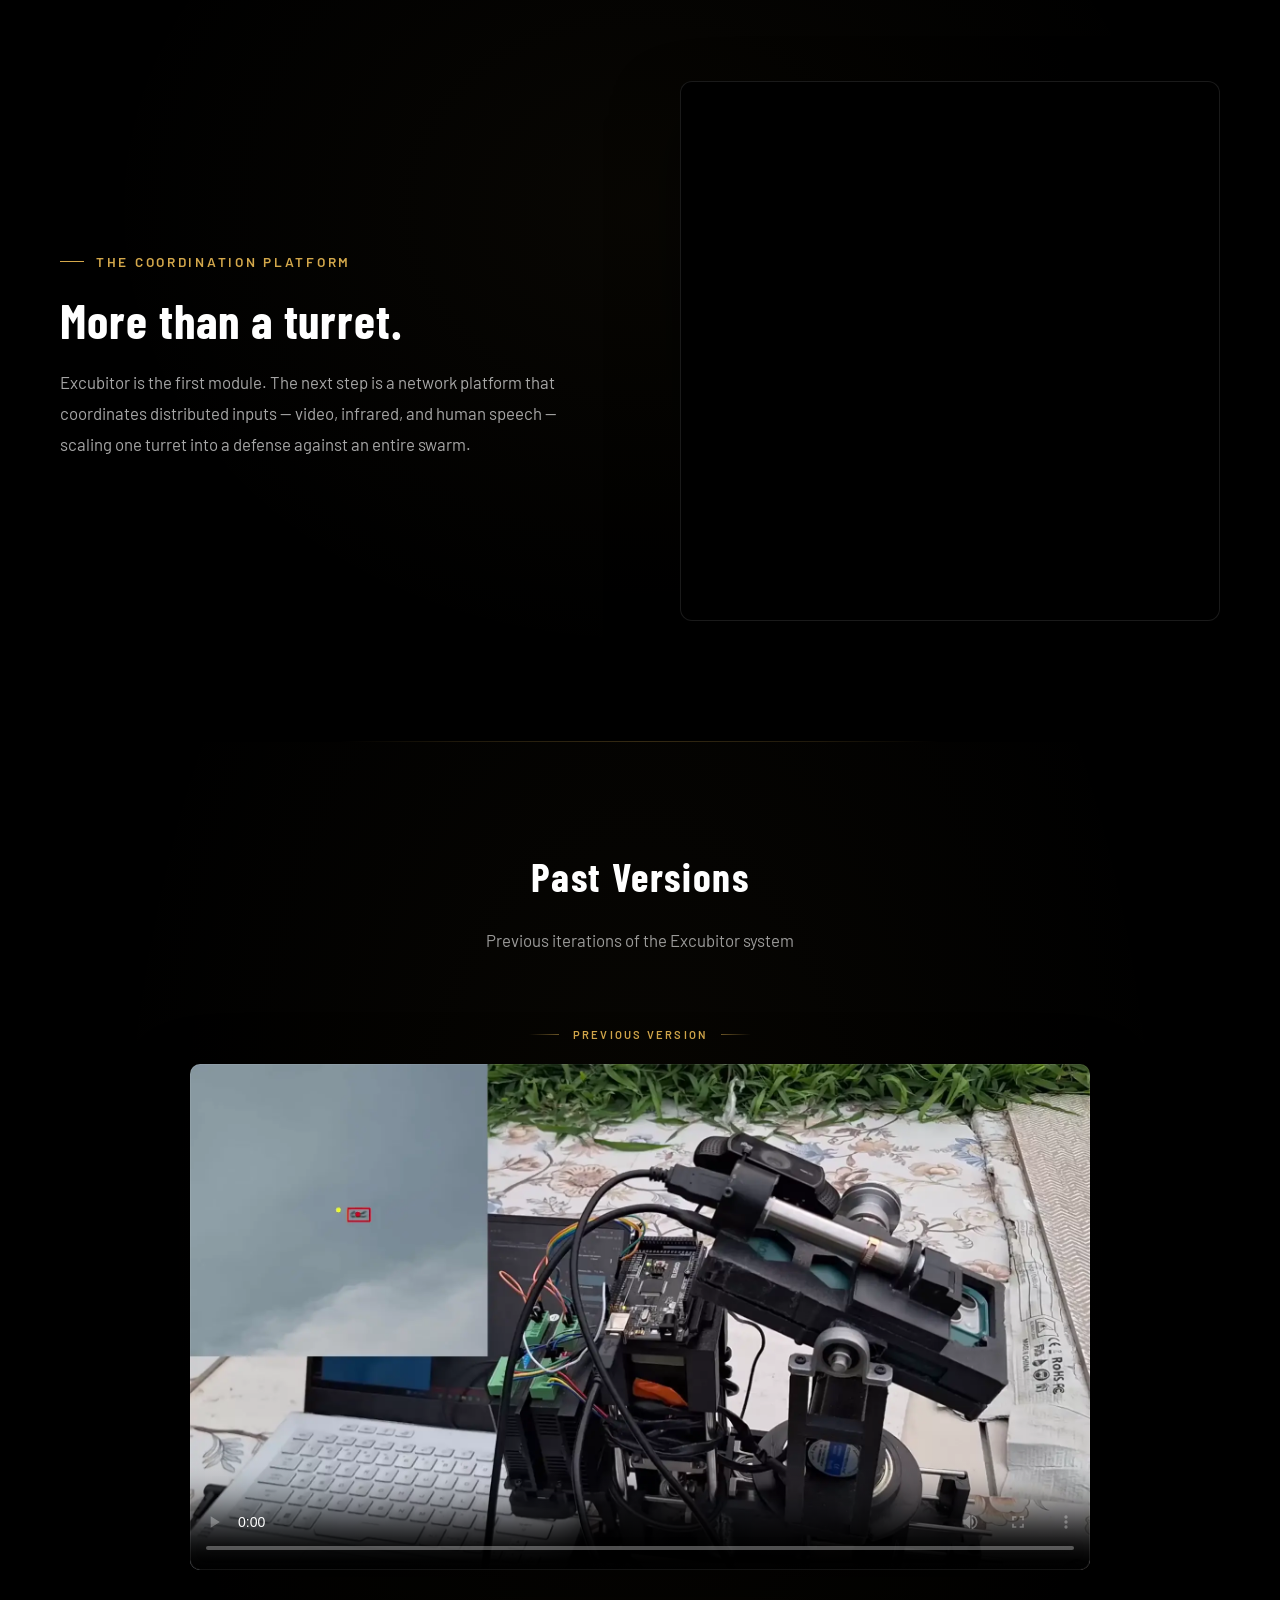
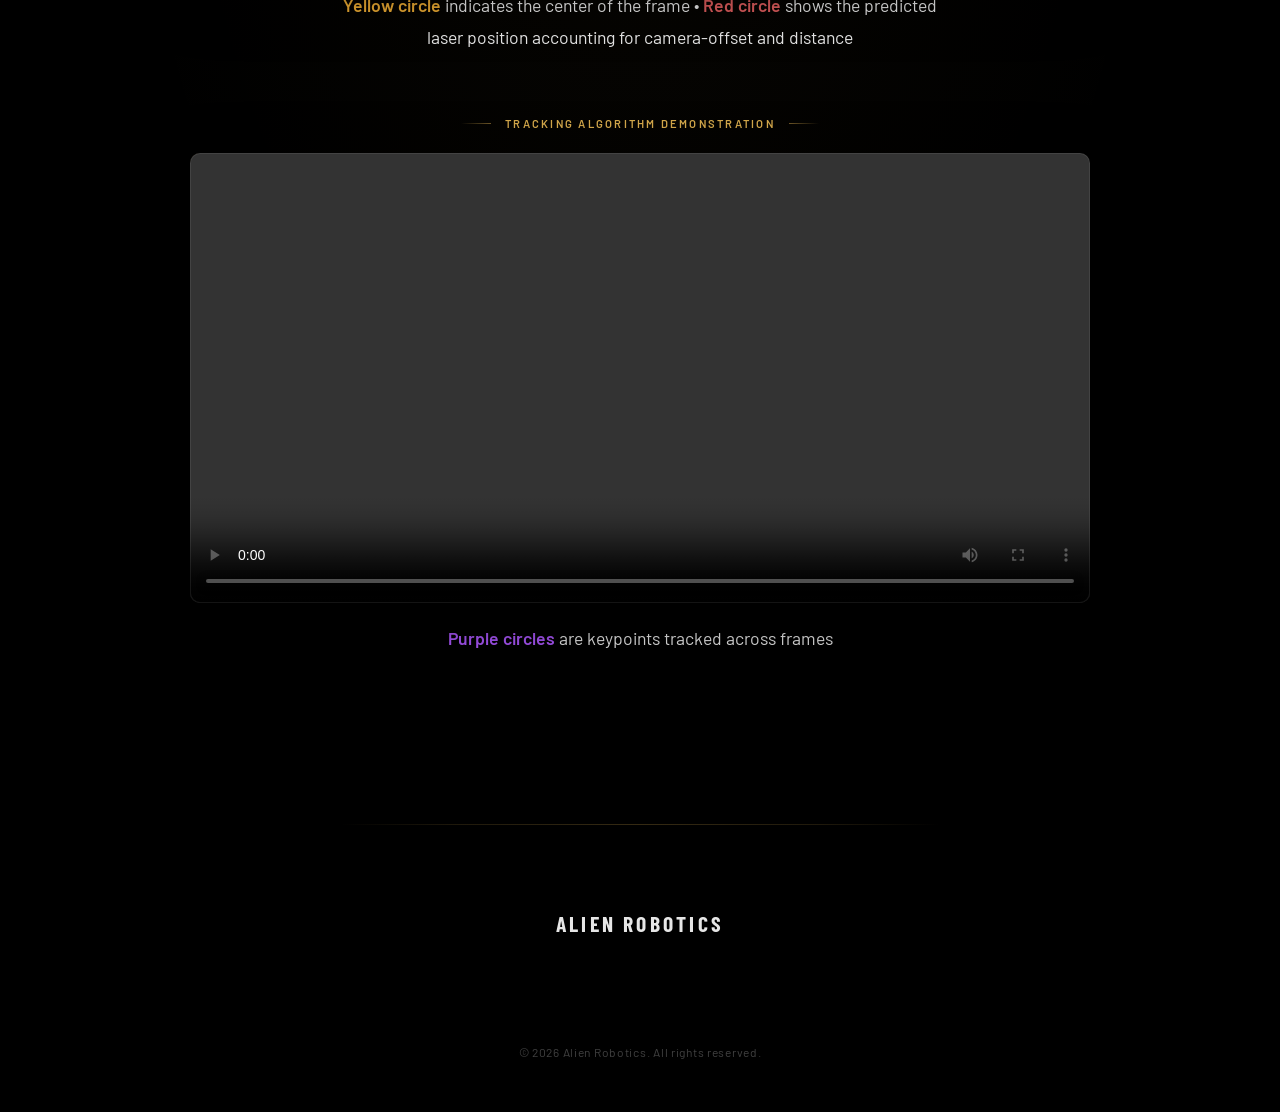
==== commit 50e2acde: "test" ====
--- a/index.html
+++ b/index.html
@@ -550,6 +550,119 @@
         display: block;
       }
 
+      .video-container.portrait {
+        max-width: 360px;
+        margin-left: auto;
+        margin-right: auto;
+      }
+
+      .feature-split {
+        display: grid;
+        grid-template-columns: 1fr 1fr;
+        gap: 80px;
+        align-items: center;
+        position: relative;
+        z-index: 1;
+      }
+
+      .feature-video {
+        max-width: 420px;
+        justify-self: center;
+        width: 100%;
+      }
+
+      .feature-video video {
+        width: 100%;
+        height: auto;
+        display: block;
+        border-radius: 12px;
+        box-shadow: 0 32px 64px rgba(0, 0, 0, 0.5);
+        border: 1px solid rgba(255, 255, 255, 0.1);
+      }
+
+      .feature-text .subtitle {
+        font-size: 0.85rem;
+        color: var(--accent);
+        font-weight: 600;
+        margin-bottom: 1.25rem;
+        letter-spacing: 0.2em;
+        text-transform: uppercase;
+        display: inline-flex;
+        align-items: center;
+        gap: 12px;
+      }
+
+      .feature-text .subtitle::before {
+        content: "";
+        width: 24px;
+        height: 1px;
+        background: var(--accent);
+      }
+
+      .feature-text h2 {
+        font-family: "Barlow Condensed", sans-serif;
+        font-size: clamp(2.2rem, 4vw, 3rem);
+        font-weight: 700;
+        line-height: 1.1;
+        color: #ffffff;
+        margin-bottom: 1.25rem;
+        letter-spacing: 0.02em;
+      }
+
+      .feature-text p {
+        font-size: 1.05rem;
+        line-height: 1.85;
+        color: rgba(255, 255, 255, 0.65);
+      }
+
+      @media (max-width: 968px) {
+        .feature-split {
+          grid-template-columns: 1fr;
+          gap: 50px;
+          text-align: center;
+          justify-items: center;
+        }
+
+        .feature-text .subtitle {
+          justify-content: center;
+        }
+      }
+
+      .feature-graphic {
+        max-width: 540px;
+        justify-self: center;
+        width: 100%;
+      }
+
+      .feature-graphic .graphic-frame {
+        position: relative;
+        width: 100%;
+        aspect-ratio: 1 / 1;
+        border-radius: 12px;
+        overflow: hidden;
+        background: #000;
+        box-shadow: 0 32px 64px rgba(0, 0, 0, 0.5);
+        border: 1px solid rgba(255, 255, 255, 0.1);
+      }
+
+      .feature-graphic iframe {
+        position: absolute;
+        inset: 0;
+        width: 100%;
+        height: 100%;
+        border: 0;
+        display: block;
+      }
+
+      @media (max-width: 968px) {
+        .feature-split-reverse .feature-text {
+          order: 2;
+        }
+        .feature-split-reverse .feature-graphic {
+          order: 1;
+        }
+      }
+
       .latest-note {
         text-align: center;
         font-size: 0.75rem;
@@ -889,11 +1002,7 @@
             <span class="brand-sub">DEFENSE SYSTEMS</span>
           </div>
         </a>
-        <ul class="nav-links" id="navLinks">
-          <li><a href="#latest">Latest</a></li>
-          <li><a href="#showcase">Past Versions</a></li>
-          <li><a href="#specs">Specifications</a></li>
-        </ul>
+        <ul class="nav-links" id="navLinks"></ul>
         <button class="menu-toggle" id="menuToggle">
           <span></span>
           <span></span>
@@ -910,19 +1019,20 @@
             <h1>Excubitor</h1>
             <p class="subtitle">Next-Generation Defense Technology</p>
             <p>
-              We develop cutting-edge autonomous systems for defense
-              applications, offering innovative robotic solutions including
-              advanced turrets and drones tailored for modern operations. Our
-              Excubitor project delivers cost-effective, last-resort protection
-              against FPV drones with accuracy and reliability.
+              Excubitor — our first system — is an autonomous turret that
+              detects and neutralizes fast-moving aerial and ground targets at a
+              fraction of the cost of an incoming drone swarm. Future versions
+              deploy as networks of turrets and supporting modules, fusing
+              data from ground and airborne sensors into coordinated responses
+              across the full system.
             </p>
             <div class="cta-buttons">
               <a href="#latest" class="btn btn-primary">Learn More</a>
             </div>
           </div>
           <div class="hero-image">
-            <video autoplay muted loop playsinline poster="Version4.webp">
-              <source src="Version4.webm" type="video/webm" />
+            <video autoplay muted loop playsinline>
+              <source src="DroneShoot.mp4" type="video/mp4" />
               Your browser does not support the video tag.
             </video>
           </div>
@@ -937,23 +1047,32 @@
 
     <div class="section-divider"></div>
 
-    <!-- Latest Version Section -->
+    <!-- Multi-Target Engagement Section -->
     <section class="showcase" id="latest">
       <div class="container">
-        <div class="section-header">
-          <h2>Multi-Target Demonstration</h2>
-          <p>Autonomous tracking and engagement across multiple targets</p>
-        </div>
-        <div class="showcase-content" style="max-width: 720px;">
-          <div class="version-item">
-            <h3 class="version-label">Latest Version</h3>
-            <div class="video-container">
-              <video controls>
-                <source src="Version5.webm" type="video/webm" />
-                Your browser does not support the video tag.
-              </video>
-            </div>
-            <p class="latest-note">*Videos were recorded at 2 separate times</p>
+        <div class="feature-split">
+          <div class="feature-video">
+            <video
+              muted
+              loop
+              playsinline
+              controls
+              preload="auto"
+              poster="MultiTargetShoot.webp"
+            >
+              <source src="MultiTargetShoot.webm" type="video/webm" />
+              Your browser does not support the video tag.
+            </video>
+          </div>
+          <div class="feature-text">
+            <p class="subtitle">Multi-Target Engagement</p>
+            <h2>Built for Swarms</h2>
+            <p>
+              Excubitor handles the full engagement loop autonomously — scanning
+              the scene, identifying every target in frame, prioritizing them
+              by threat, and engaging each in sequence at machine reaction
+              speed.
+            </p>
           </div>
         </div>
       </div>
@@ -961,7 +1080,36 @@
 
     <div class="section-divider"></div>
 
-    <!-- System Demonstration Section -->
+    <!-- Networked Coordination Section -->
+    <section class="showcase" id="coordination">
+      <div class="container">
+        <div class="feature-split feature-split-reverse">
+          <div class="feature-text">
+            <p class="subtitle">The Coordination Platform</p>
+            <h2>More than a turret.</h2>
+            <p>
+              Excubitor is the first module. The next step is a network
+              platform that coordinates distributed inputs — video, infrared,
+              and human speech — scaling one turret into a defense against an
+              entire swarm.
+            </p>
+          </div>
+          <div class="feature-graphic">
+            <div class="graphic-frame">
+              <iframe
+                src="graphics/swarm-coordination/index.html"
+                title="Networked coordination animation"
+                loading="lazy"
+              ></iframe>
+            </div>
+          </div>
+        </div>
+      </div>
+    </section>
+
+    <div class="section-divider"></div>
+
+    <!-- Past Versions Section -->
     <section class="showcase" id="showcase">
       <div class="container">
         <div class="section-header">
@@ -1008,43 +1156,12 @@
 
     <div class="section-divider"></div>
 
-    <!-- Specifications Section -->
-    <section class="specs" id="specs">
-      <div class="container">
-        <div class="section-header">
-          <h2>Current Technical Specifications</h2>
-          <p>Performance metrics that define battlefield superiority</p>
-        </div>
-        <div class="specs-grid">
-          <div class="spec-item">
-            <div class="spec-value">20</div>
-            <div class="spec-label">MPH Max Target Speed</div>
-          </div>
-          <div class="spec-item">
-            <div class="spec-value">200</div>
-            <div class="spec-label">Feet Max Engagement Range</div>
-          </div>
-          <div class="spec-item">
-            <div class="spec-value">&lt;1s</div>
-            <div class="spec-label">Target Acquisition</div>
-          </div>
-        </div>
-      </div>
-    </section>
-
-    <div class="section-divider"></div>
-
     <!-- Footer -->
     <footer id="contact">
       <div class="container">
         <div class="footer-content">
           <div class="footer-brand">
             <h3>ALIEN ROBOTICS</h3>
-            <p>
-              Leading the future of autonomous defense systems with innovative
-              solutions that emphasize cost-efficiency, scalability, and
-              modularity for modern military operations.
-            </p>
           </div>
         </div>
         <div class="footer-bottom">
@@ -1106,6 +1223,76 @@
         lastScroll = currentScroll;
       });
 
+      // Multi-target engagement video: play when >=50% visible, unmute at 25% on first user gesture
+      const featureVideoContainer = document.querySelector(".feature-video");
+      const featureVideo = featureVideoContainer
+        ? featureVideoContainer.querySelector("video")
+        : null;
+      if (featureVideo && featureVideoContainer) {
+        featureVideo.muted = true;
+        featureVideo.volume = 0.25;
+
+        const tryPlay = () => {
+          const p = featureVideo.play();
+          if (p && typeof p.catch === "function") {
+            p.catch(() => {
+              featureVideo.muted = true;
+              featureVideo.play().catch(() => {});
+            });
+          }
+        };
+
+        const visibilityObserver = new IntersectionObserver(
+          (entries) => {
+            entries.forEach((entry) => {
+              if (entry.intersectionRatio >= 0.5) {
+                tryPlay();
+              } else if (entry.intersectionRatio < 0.25) {
+                featureVideo.pause();
+              }
+            });
+          },
+          { threshold: [0, 0.25, 0.5, 0.75, 1] },
+        );
+        visibilityObserver.observe(featureVideoContainer);
+
+        const unmuteOnGesture = () => {
+          if (!featureVideo.paused) {
+            featureVideo.muted = false;
+            featureVideo.volume = 0.25;
+          }
+          ["pointerdown", "keydown", "touchstart", "scroll"].forEach((evt) =>
+            window.removeEventListener(evt, unmuteOnGesture, true),
+          );
+        };
+        ["pointerdown", "keydown", "touchstart", "scroll"].forEach((evt) =>
+          window.addEventListener(evt, unmuteOnGesture, {
+            capture: true,
+            once: false,
+            passive: true,
+          }),
+        );
+      }
+
+      // Past Versions videos: pause when scrolled out of view (<50% visible). Do not auto-start.
+      document
+        .querySelectorAll("#showcase .video-container video")
+        .forEach((vid) => {
+          const container = vid.closest(".video-container");
+          if (!container) return;
+          const pauseObserver = new IntersectionObserver(
+            (entries) => {
+              entries.forEach((entry) => {
+                if (entry.intersectionRatio < 0.5 && !vid.paused) {
+                  vid.pause();
+                }
+              });
+            },
+            { threshold: [0, 0.25, 0.5, 0.75, 1] },
+          );
+          pauseObserver.observe(container);
+        });
+
       // Scroll-triggered animations
       const observerOptions = {
         threshold: 0.15,
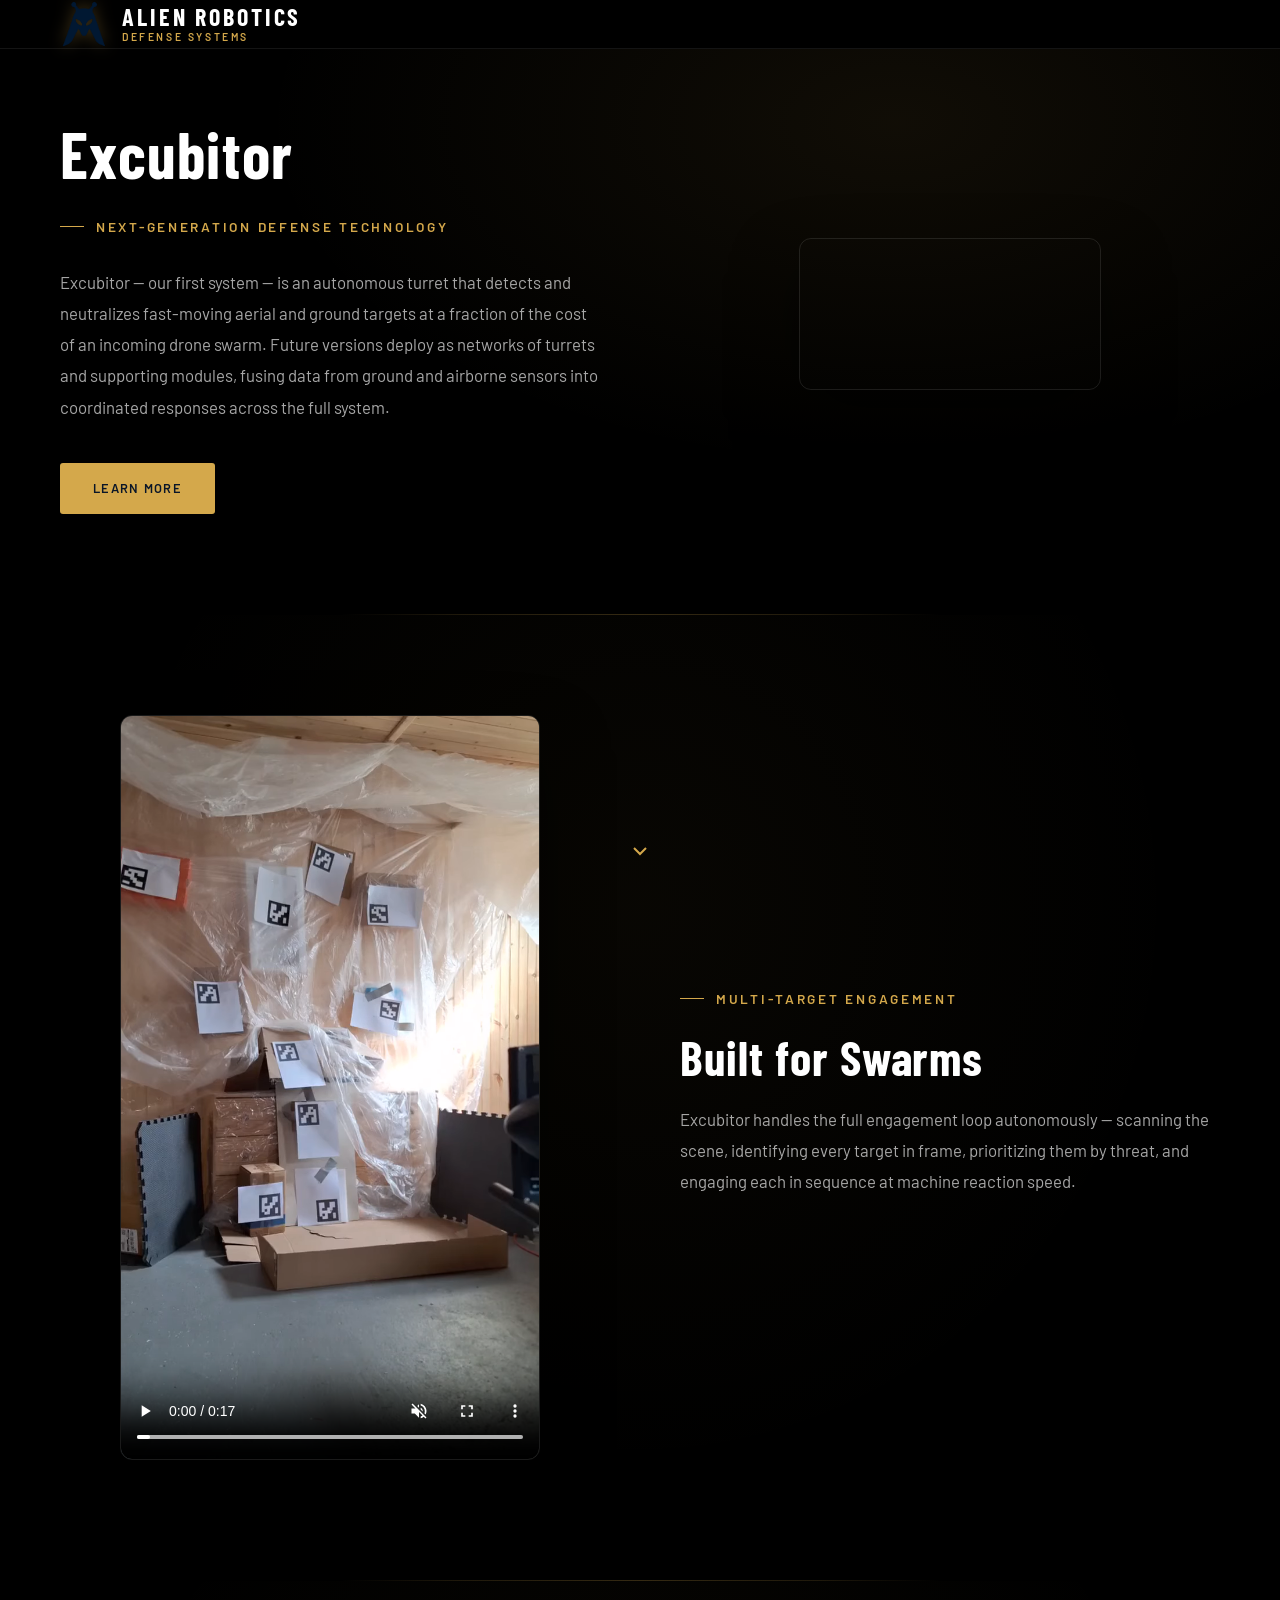
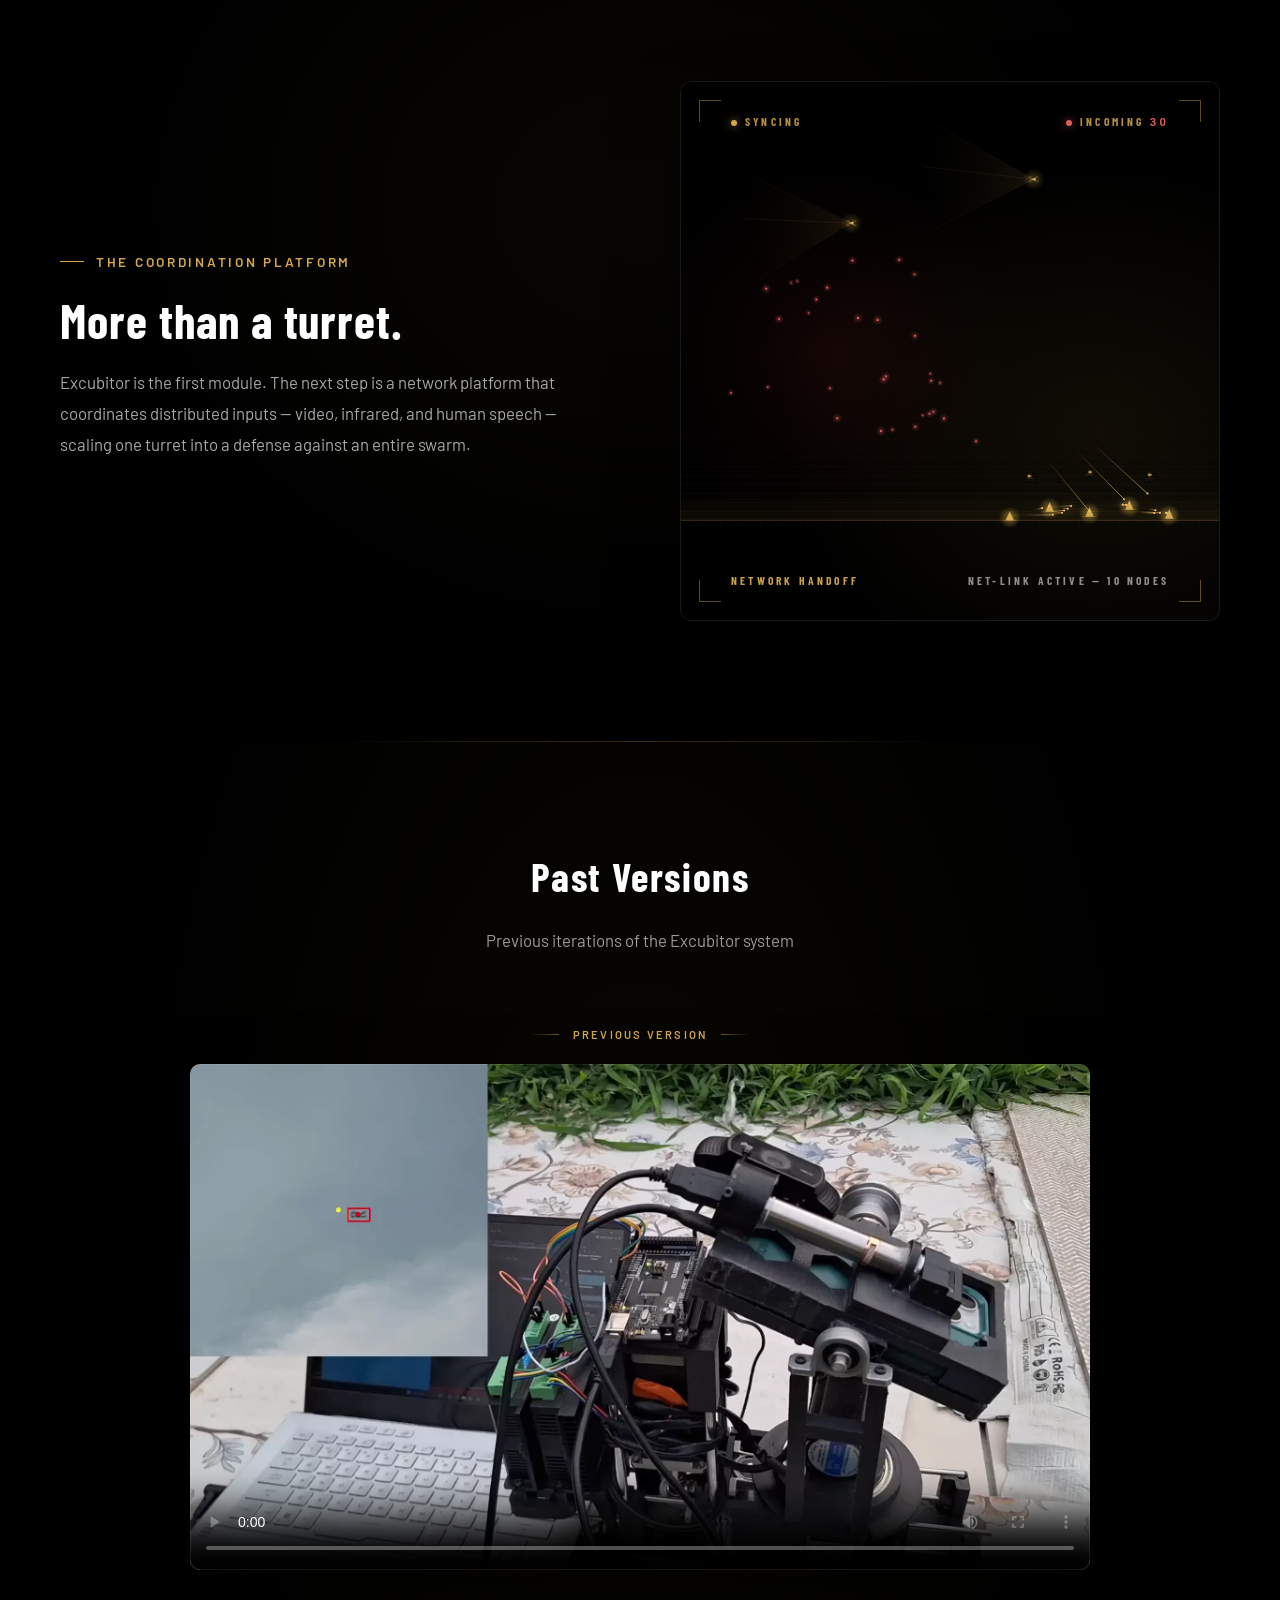
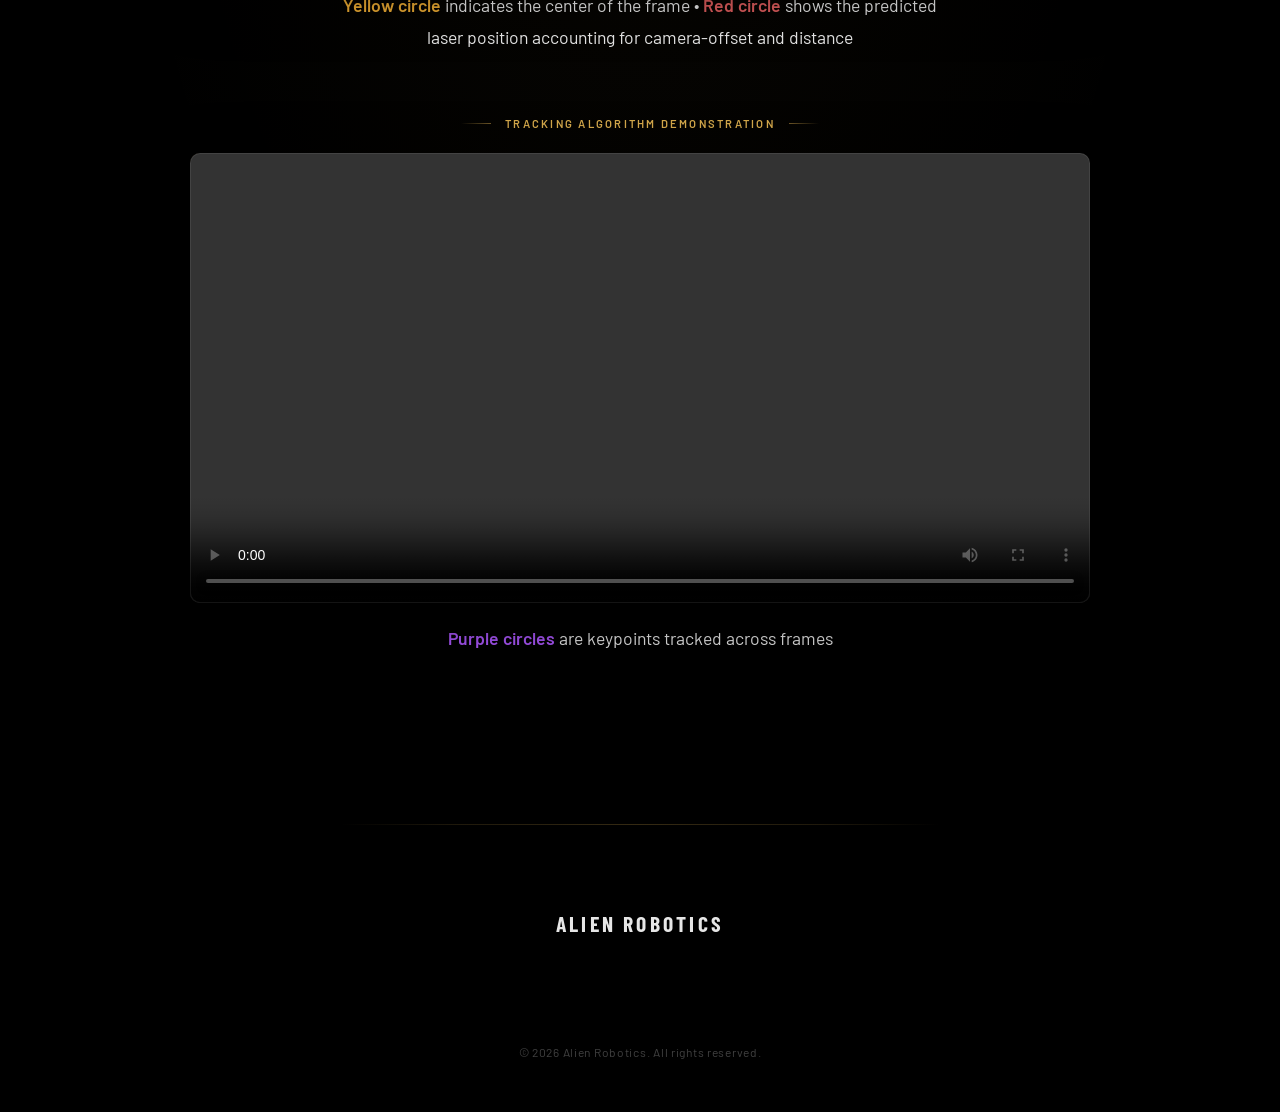
==== commit 44b48502: "fixes" ====
--- a/index.html
+++ b/index.html
@@ -988,6 +988,137 @@
         .specs-grid {
           grid-template-columns: 1fr;
         }
+      }
+
+      /* === Swarm coordination animation (inlined) === */
+      .swarm-host {
+        position: relative;
+        width: 100%;
+        height: 100%;
+        background: #000000;
+        overflow: hidden;
+        font-family: "Barlow", sans-serif;
+        color: #ffffff;
+      }
+
+      .swarm-host .stage {
+        position: relative;
+        width: 100%;
+        height: 100%;
+        background: #000000;
+        overflow: hidden;
+      }
+
+      .swarm-host .stage::before {
+        content: "";
+        position: absolute;
+        inset: 0;
+        background: radial-gradient(
+          ellipse at 78% 65%,
+          rgba(212, 168, 75, 0.08) 0%,
+          transparent 55%
+        );
+        pointer-events: none;
+        z-index: 2;
+      }
+
+      .swarm-host canvas {
+        position: absolute;
+        inset: 0;
+        width: 100%;
+        height: 100%;
+        display: block;
+      }
+
+      .swarm-host .hud {
+        position: absolute;
+        inset: 0;
+        pointer-events: none;
+        z-index: 3;
+        font-family: "Barlow Condensed", sans-serif;
+        text-transform: uppercase;
+        letter-spacing: 0.2em;
+        color: rgba(212, 168, 75, 0.85);
+      }
+
+      .swarm-host .hud .corner {
+        position: absolute;
+        width: 22px;
+        height: 22px;
+        border: 1px solid rgba(212, 168, 75, 0.45);
+      }
+      .swarm-host .hud .corner.tl {
+        top: 18px;
+        left: 18px;
+        border-right: none;
+        border-bottom: none;
+      }
+      .swarm-host .hud .corner.tr {
+        top: 18px;
+        right: 18px;
+        border-left: none;
+        border-bottom: none;
+      }
+      .swarm-host .hud .corner.bl {
+        bottom: 18px;
+        left: 18px;
+        border-right: none;
+        border-top: none;
+      }
+      .swarm-host .hud .corner.br {
+        bottom: 18px;
+        right: 18px;
+        border-left: none;
+        border-top: none;
+      }
+
+      .swarm-host .hud-text {
+        position: absolute;
+        font-size: clamp(0.6rem, 0.9vw, 0.78rem);
+        font-weight: 700;
+        white-space: nowrap;
+      }
+
+      .swarm-host .hud-text .dot {
+        display: inline-block;
+        width: 6px;
+        height: 6px;
+        background: #d4a84b;
+        border-radius: 50%;
+        margin-right: 8px;
+        vertical-align: middle;
+        box-shadow: 0 0 8px rgba(212, 168, 75, 0.8);
+      }
+
+      .swarm-host .hud-text.threat .dot {
+        background: #dc5c5c;
+        box-shadow: 0 0 8px rgba(220, 92, 92, 0.8);
+      }
+
+      .swarm-host .hud-status {
+        top: 30px;
+        left: 50px;
+      }
+
+      .swarm-host .hud-incoming {
+        top: 30px;
+        right: 50px;
+      }
+      .swarm-host .hud-incoming .num {
+        color: #dc5c5c;
+        font-weight: 800;
+      }
+
+      .swarm-host .hud-phase {
+        bottom: 30px;
+        left: 50px;
+        color: rgba(212, 168, 75, 0.95);
+      }
+
+      .swarm-host .hud-net {
+        bottom: 30px;
+        right: 50px;
+        color: rgba(255, 255, 255, 0.55);
       }
     </style>
   </head>
@@ -1096,11 +1227,32 @@
           </div>
           <div class="feature-graphic">
             <div class="graphic-frame">
-              <iframe
-                src="graphics/swarm-coordination/index.html"
-                title="Networked coordination animation"
-                loading="lazy"
-              ></iframe>
+              <div class="swarm-host">
+                <div class="stage" id="stage">
+                  <canvas id="bg"></canvas>
+                  <canvas id="fx"></canvas>
+                  <div class="hud">
+                    <div class="corner tl"></div>
+                    <div class="corner tr"></div>
+                    <div class="corner bl"></div>
+                    <div class="corner br"></div>
+
+                    <div class="hud-text hud-status" id="hudStatus">
+                      <span class="dot"></span><span id="hudStatusText">SCANNING</span>
+                    </div>
+                    <div class="hud-text threat hud-incoming" id="hudIncoming">
+                      <span class="dot"></span>INCOMING
+                      <span class="num" id="hudCount">00</span>
+                    </div>
+                    <div class="hud-text hud-phase" id="hudPhase">
+                      <span id="hudPhaseText">STANDBY</span>
+                    </div>
+                    <div class="hud-text hud-net" id="hudNet">
+                      NET-LINK ACTIVE — 10 NODES
+                    </div>
+                  </div>
+                </div>
+              </div>
             </div>
           </div>
         </div>
@@ -1323,5 +1475,1035 @@
         observer.observe(item);
       });
     </script>
+    <script>
+      (() => {
+        const stage = document.getElementById("stage");
+        const bgCanvas = document.getElementById("bg");
+        const fxCanvas = document.getElementById("fx");
+        const bgCtx = bgCanvas.getContext("2d");
+        const fxCtx = fxCanvas.getContext("2d");
+
+        // Reference design size — 1:1
+        const REF_W = 1080;
+        const REF_H = 1080;
+
+        let DPR = Math.min(window.devicePixelRatio || 1, 2);
+
+        function resize() {
+          const rect = stage.getBoundingClientRect();
+          const targetW = rect.width;
+          const targetH = rect.height;
+          DPR = Math.min(window.devicePixelRatio || 1, 2);
+
+          [bgCanvas, fxCanvas].forEach((c) => {
+            c.width = Math.floor(targetW * DPR);
+            c.height = Math.floor(targetH * DPR);
+            c.style.width = targetW + "px";
+            c.style.height = targetH + "px";
+          });
+
+          // Fit reference space (1280x720) into the canvas while preserving aspect.
+          const sx = (targetW * DPR) / REF_W;
+          const sy = (targetH * DPR) / REF_H;
+          const scale = Math.min(sx, sy);
+          const drawW = REF_W * scale;
+          const drawH = REF_H * scale;
+          const offX = (targetW * DPR - drawW) / 2;
+          const offY = (targetH * DPR - drawH) / 2;
+
+          [bgCtx, fxCtx].forEach((ctx) => {
+            ctx.setTransform(scale, 0, 0, scale, offX, offY);
+          });
+        }
+
+        window.addEventListener("resize", resize);
+        resize();
+
+        const W = REF_W;
+        const H = REF_H;
+
+        // Loop length — entire animation is deterministic in cycle time so it
+        // loops PERFECTLY seamlessly when we wrap cycleT.
+        const CYCLE = 14.0; // seconds
+
+        // Phase timings within one cycle (seconds)
+        const PHASE = {
+          detect: 1.6,
+          comms: 2.6,
+          assign: 4.0,
+          engage: 5.2,
+          engageEnd: 11.4,
+          reform: 11.0,
+          loopEnd: CYCLE,
+        };
+
+        // Defender nodes (right-side ground)
+        const GROUND_Y = 880;
+        const defenders = [
+          { x: 660, y: GROUND_Y },
+          { x: 740, y: GROUND_Y - 18 },
+          { x: 820, y: GROUND_Y - 8 },
+          { x: 900, y: GROUND_Y - 22 },
+          { x: 980, y: GROUND_Y - 4 },
+        ].map((p, i) => ({ ...p, id: i }));
+
+        // Reconnaissance drones — airborne, patrolling forward of the defenders.
+        // Motion is periodic with period CYCLE so they're at the same position
+        // at the seam.
+        const recons = [
+          { id: 0, cx: 600, cy: 210, ax: 110, ay: 16, phase: 0 },
+          { id: 1, cx: 380, cy: 280, ax: 90, ay: 14, phase: Math.PI * 0.7 },
+        ];
+
+        function reconPosition(r, cycleT) {
+          const omega = (2 * Math.PI) / CYCLE;
+          const x = r.cx + Math.sin(omega * cycleT + r.phase) * r.ax;
+          const y = r.cy + Math.cos(omega * cycleT * 2 + r.phase) * r.ay;
+          return [x, y];
+        }
+
+        // Kamikaze drones — staged at launchpads above/beside the turret line.
+        // Each is assigned exactly one threat to intercept per cycle.
+        const kamikazes = [
+          { id: 0, padX: 700, padY: 790 },
+          { id: 1, padX: 820, padY: 782 },
+          { id: 2, padX: 940, padY: 790 },
+        ];
+
+        const SWARM_X = [40, 540];
+        const SWARM_Y = [340, 730];
+        const TOTAL_DRONES = 30;
+
+        function rand(a, b) {
+          return a + Math.random() * (b - a);
+        }
+        function clamp(v, a, b) {
+          return Math.max(a, Math.min(b, v));
+        }
+        function easeInOut(t) {
+          return t < 0.5 ? 2 * t * t : 1 - Math.pow(-2 * t + 2, 2) / 2;
+        }
+        function easeOutCubic(t) {
+          return 1 - Math.pow(1 - t, 3);
+        }
+
+        // --- Build a deterministic swarm. Each drone's motion is a function of
+        // cycleT only. Seamless loop relies on visibility: every drone is dead
+        // (alpha=0) at cycleT=CYCLE, and faded out at cycleT=0 (alpha ramps in
+        // from 0 over the first 0.6s). So visual state matches at the seam.
+        const drones = [];
+        for (let i = 0; i < TOTAL_DRONES; i++) {
+          // Initial cluster spot — positioned in left-mid swarm region.
+          const startX = rand(SWARM_X[0] - 40, SWARM_X[1] - 80);
+          const baseY = rand(SWARM_Y[0], SWARM_Y[1]);
+          drones.push({
+            id: i,
+            // Drift origin
+            sx: startX,
+            sy: baseY,
+            r: rand(1.4, 2.4),
+            // Linear drift speed — net rightward toward defenders.
+            // Drones are invisible at both endpoints so net drift is fine.
+            driftVx: rand(34, 52), // px/sec
+            driftVy: rand(-3, 3),
+            // Turbulence amplitudes
+            ampX: rand(5, 11),
+            ampY: rand(4, 9),
+            // Phase: unique seed
+            ph: rand(0, Math.PI * 2),
+            ph2: rand(0, Math.PI * 2),
+            // Turbulence frequencies (don't need to be periodic — drones invisible at seam)
+            wx: rand(0.6, 1.1),
+            wxx: rand(1.5, 2.6),
+            wy: rand(0.7, 1.2),
+            wyy: rand(2.0, 3.0),
+            killT: -1,
+            defenderId: -1,
+          });
+        }
+
+        // Plan engagement schedule deterministically (so each loop is identical).
+        // Some threats are intercepted by kamikaze drones; the rest are taken
+        // by turrets, distributed by y-band (sectors) with staggered fire times.
+        function plan() {
+          const indexed = drones.map((_, i) => i);
+
+          // Pick the 3 most-forward threats (largest sx) for kamikaze intercept.
+          // These are the leading edge of the storm — high-priority targets.
+          indexed.sort((a, b) => drones[b].sx - drones[a].sx);
+          const kamikazeIds = indexed.slice(0, kamikazes.length);
+          const kamikazeKillTimes = [5.85, 6.45, 7.05];
+          kamikazeIds.forEach((id, k) => {
+            const d = drones[id];
+            d.killerType = "kamikaze";
+            d.killerId = k;
+            d.defenderId = -1;
+            d.killT = kamikazeKillTimes[k];
+          });
+
+          // Remaining threats go to turrets, grouped by y-band into 5 sectors.
+          const remaining = indexed.slice(kamikazes.length);
+          remaining.sort((a, b) => drones[a].sy - drones[b].sy);
+          const groupSize = Math.ceil(remaining.length / 5);
+          for (let g = 0; g < 5; g++) {
+            const slice = remaining.slice(g * groupSize, (g + 1) * groupSize);
+            // Order by initial distance to defender (closer first)
+            slice.sort((a, b) => {
+              const A = drones[a],
+                B = drones[b];
+              const dA = Math.hypot(A.sx - defenders[g].x, A.sy - defenders[g].y);
+              const dB = Math.hypot(B.sx - defenders[g].x, B.sy - defenders[g].y);
+              return dA - dB;
+            });
+            const win = PHASE.engageEnd - PHASE.engage;
+            const per = win / Math.max(1, slice.length);
+            slice.forEach((id, k) => {
+              const d = drones[id];
+              d.killerType = "turret";
+              d.killerId = g;
+              d.defenderId = g;
+              const seed = (id * 9301 + 49297) % 233280;
+              const jitter = (seed / 233280) * 0.18 - 0.09;
+              d.killT = PHASE.engage + g * 0.05 + k * per + jitter;
+            });
+          }
+        }
+        plan();
+
+        // Look up which threat each kamikaze is assigned to (for trajectory).
+        const kamikazeTargetId = kamikazes.map((k) => {
+          for (let i = 0; i < drones.length; i++) {
+            if (
+              drones[i].killerType === "kamikaze" &&
+              drones[i].killerId === k.id
+            )
+              return i;
+          }
+          return -1;
+        });
+
+        function kamikazePosition(k, cycleT) {
+          const tid = kamikazeTargetId[k.id];
+          if (tid < 0) return [k.padX, k.padY, 0, 0];
+          const target = drones[tid];
+          const travelDur = 0.85;
+          const launchT = target.killT - travelDur;
+          const fadeIn = 0.6;
+
+          // After impact: gone (matches cycleT=0 fade-in for seamless loop)
+          if (cycleT >= target.killT) return [0, 0, 0, 0];
+
+          // At pad — fade in over the first fadeIn seconds, then steady hover
+          if (cycleT < launchT) {
+            const omega = (2 * Math.PI) / CYCLE;
+            const bobX =
+              Math.sin(omega * cycleT * 4 + k.id * 1.7) * 1.3;
+            const bobY =
+              Math.cos(omega * cycleT * 4 + k.id * 1.7) * 1.6;
+            const alpha = clamp(cycleT / fadeIn, 0, 1);
+            return [k.padX + bobX, k.padY + bobY, alpha, 0];
+          }
+
+          // In flight — accelerate from pad toward target's impact position
+          const progress = (cycleT - launchT) / travelDur;
+          const eased = progress * progress;
+          const [tx, ty] = dronePosition(target, cycleT);
+          const x = k.padX + (tx - k.padX) * eased;
+          const y = k.padY + (ty - k.padY) * eased;
+          const angle = Math.atan2(ty - k.padY, tx - k.padX);
+          return [x, y, 1, angle];
+        }
+
+        // Communications packets — fully deterministic schedule.
+        // Each endpoint is ['def'|'recon'|'kam', id].
+        const comms = [];
+        function planComms() {
+          comms.length = 0;
+          const start = PHASE.comms;
+          // Defender ↔ defender mesh chatter (bidirectional)
+          for (let i = 0; i < defenders.length; i++) {
+            for (let j = i + 1; j < defenders.length; j++) {
+              const t1 = start + ((i + j) % 5) * 0.06 + 0.02;
+              const t2 = start + 0.35 + ((i * 2 + j) % 5) * 0.06;
+              comms.push({
+                from: ["def", i],
+                to: ["def", j],
+                t: t1,
+                dur: 0.55,
+              });
+              comms.push({
+                from: ["def", j],
+                to: ["def", i],
+                t: t2,
+                dur: 0.55,
+              });
+            }
+          }
+          // Recon → every defender, fanning out as soon as detection happens
+          for (const r of recons) {
+            for (let i = 0; i < defenders.length; i++) {
+              const t = PHASE.detect + 0.18 + i * 0.07 + r.id * 0.35;
+              comms.push({
+                from: ["recon", r.id],
+                to: ["def", i],
+                t,
+                dur: 0.8,
+              });
+            }
+          }
+          // Defender → kamikaze: target assignment during the assign window
+          for (const k of kamikazes) {
+            const fromDefId = k.id % defenders.length;
+            const t = PHASE.assign + 0.1 + k.id * 0.18;
+            comms.push({
+              from: ["def", fromDefId],
+              to: ["kam", k.id],
+              t,
+              dur: 0.6,
+            });
+          }
+        }
+        planComms();
+
+        // Endpoint position lookup (used by comms & assignment lines).
+        // Returns [x, y] in reference space.
+        function nodeAnchor(ep, cycleT) {
+          const [type, id] = ep;
+          if (type === "def") {
+            return [defenders[id].x, defenders[id].y - 10];
+          }
+          if (type === "recon") {
+            const [x, y] = reconPosition(recons[id], cycleT);
+            return [x, y];
+          }
+          if (type === "kam") {
+            const [x, y, a] = kamikazePosition(kamikazes[id], cycleT);
+            // If kamikaze is gone, fall back to its pad so packets still
+            // resolve; alpha handling lives in the packet timing window.
+            if (a <= 0) return [kamikazes[id].padX, kamikazes[id].padY];
+            return [x, y];
+          }
+          return [0, 0];
+        }
+
+        // ---- Drawing ----
+        function dronePosition(d, cycleT) {
+          // Linear drift + turbulence. Drones are invisible at cycle seam so
+          // continuity in position isn't required across the seam.
+          const x =
+            d.sx +
+            d.driftVx * cycleT +
+            Math.sin(d.wx * cycleT + d.ph) * d.ampX +
+            Math.cos(d.wxx * cycleT + d.ph2) * 4;
+          const y =
+            d.sy +
+            d.driftVy * cycleT +
+            Math.cos(d.wy * cycleT + d.ph) * d.ampY +
+            Math.sin(d.wyy * cycleT + d.ph2) * 2;
+          return [x, y];
+        }
+
+        function droneAlpha(d, cycleT) {
+          // Fade-in at start of cycle (0..0.6s spawn).
+          // Fade-out around killT (0.18s). Stays gone until cycle wraps.
+          const spawnEnd = 0.6;
+          const spawnA = clamp(cycleT / spawnEnd, 0, 1);
+          if (d.killT < 0 || cycleT < d.killT) return spawnA;
+          // After kill: 0 alpha
+          return 0;
+        }
+
+        function drawBackground(cycleT) {
+          const ctx = bgCtx;
+          ctx.clearRect(-200, -200, W + 400, H + 400);
+
+          // Topographic horizon lines
+          for (let i = 0; i < 14; i++) {
+            const y = GROUND_Y - i * 18;
+            const opacity = clamp(0.16 - i * 0.011, 0.02, 0.16);
+            ctx.strokeStyle = `rgba(212, 168, 75, ${opacity})`;
+            ctx.lineWidth = i === 0 ? 1.1 : 0.6;
+            ctx.beginPath();
+            ctx.moveTo(0, y);
+            ctx.lineTo(W, y);
+            ctx.stroke();
+          }
+
+          // Vertical sparse grid lines
+          ctx.strokeStyle = "rgba(212, 168, 75, 0.05)";
+          ctx.lineWidth = 0.5;
+          for (let x = 0; x <= W; x += 80) {
+            ctx.beginPath();
+            ctx.moveTo(x, 540);
+            ctx.lineTo(x, GROUND_Y);
+            ctx.stroke();
+          }
+
+          // Ground line
+          ctx.strokeStyle = "rgba(212, 168, 75, 0.32)";
+          ctx.lineWidth = 1.1;
+          ctx.beginPath();
+          ctx.moveTo(0, GROUND_Y);
+          ctx.lineTo(W, GROUND_Y);
+          ctx.stroke();
+
+          // Tick marks under ground
+          ctx.strokeStyle = "rgba(212, 168, 75, 0.18)";
+          ctx.lineWidth = 0.6;
+          for (let x = 40; x < W; x += 40) {
+            ctx.beginPath();
+            ctx.moveTo(x, GROUND_Y);
+            ctx.lineTo(x, GROUND_Y + (x % 80 === 0 ? 8 : 4));
+            ctx.stroke();
+          }
+
+          // Faint horizon glow band
+          const horizonGrad = bgCtx.createLinearGradient(
+            0,
+            GROUND_Y - 60,
+            0,
+            GROUND_Y,
+          );
+          horizonGrad.addColorStop(0, "rgba(212, 168, 75, 0)");
+          horizonGrad.addColorStop(1, "rgba(212, 168, 75, 0.07)");
+          ctx.fillStyle = horizonGrad;
+          ctx.fillRect(0, GROUND_Y - 60, W, 60);
+
+          // Background storm haze (subtle, periodic so it loops)
+          const stormCenterX =
+            290 + Math.sin((cycleT * 2 * Math.PI) / CYCLE) * 10;
+          const stormCenterY = 540;
+          const haze = bgCtx.createRadialGradient(
+            stormCenterX,
+            stormCenterY,
+            10,
+            stormCenterX,
+            stormCenterY,
+            520,
+          );
+          haze.addColorStop(0, "rgba(120, 30, 30, 0.16)");
+          haze.addColorStop(0.5, "rgba(80, 20, 20, 0.05)");
+          haze.addColorStop(1, "rgba(0,0,0,0)");
+          ctx.fillStyle = haze;
+          ctx.fillRect(0, 0, W, GROUND_Y);
+        }
+
+        function drawDrone(ctx, d, cycleT) {
+          const a = droneAlpha(d, cycleT);
+          if (a <= 0.001) return;
+          const [x, y] = dronePosition(d, cycleT);
+          const hazeR = d.r * 4.5;
+          const grad = ctx.createRadialGradient(x, y, 0, x, y, hazeR);
+          grad.addColorStop(0, `rgba(220, 92, 92, ${0.35 * a})`);
+          grad.addColorStop(1, "rgba(220, 92, 92, 0)");
+          ctx.fillStyle = grad;
+          ctx.beginPath();
+          ctx.arc(x, y, hazeR, 0, Math.PI * 2);
+          ctx.fill();
+
+          ctx.fillStyle = `rgba(220, 92, 92, ${0.95 * a})`;
+          ctx.beginPath();
+          ctx.arc(x, y, d.r, 0, Math.PI * 2);
+          ctx.fill();
+        }
+
+        function drawDeathFlash(ctx, d, cycleT) {
+          // Brief flash + ring at killT
+          if (d.killT < 0) return;
+          const dt = cycleT - d.killT;
+          if (dt < 0 || dt > 0.45) return;
+          const [x, y] = dronePosition(d, d.killT); // freeze at moment of kill
+          if (dt < 0.18) {
+            const flashT = dt / 0.18;
+            const flashR = 4 + flashT * 16;
+            const grad = ctx.createRadialGradient(x, y, 0, x, y, flashR);
+            grad.addColorStop(0, `rgba(245, 200, 112, ${(1 - flashT) * 0.95})`);
+            grad.addColorStop(1, "rgba(245, 200, 112, 0)");
+            ctx.fillStyle = grad;
+            ctx.beginPath();
+            ctx.arc(x, y, flashR, 0, Math.PI * 2);
+            ctx.fill();
+          }
+          // Expanding ring
+          const ringT = dt / 0.45;
+          const ringR = 3 + ringT * 22;
+          ctx.strokeStyle = `rgba(212, 168, 75, ${(1 - ringT) * 0.85})`;
+          ctx.lineWidth = 1.2;
+          ctx.beginPath();
+          ctx.arc(x, y, ringR, 0, Math.PI * 2);
+          ctx.stroke();
+        }
+
+        function drawDefender(ctx, def, cycleT) {
+          ctx.save();
+          // Detect pulse on first defender, then quickly cascading to others
+          // (to convey detection -> network alert)
+          const detectStart = PHASE.detect + def.id * 0.08;
+          const dPulse =
+            cycleT >= detectStart && cycleT < detectStart + 0.7
+              ? 1 - (cycleT - detectStart) / 0.7
+              : 0;
+
+          // Is firing right now?
+          let isFiring = false;
+          for (const d of drones) {
+            if (
+              d.defenderId === def.id &&
+              cycleT >= d.killT - 0.18 &&
+              cycleT < d.killT + 0.05
+            ) {
+              isFiring = true;
+              break;
+            }
+          }
+
+          // Base pad
+          ctx.strokeStyle = "rgba(212, 168, 75, 0.55)";
+          ctx.lineWidth = 1;
+          ctx.beginPath();
+          ctx.moveTo(def.x - 14, def.y);
+          ctx.lineTo(def.x + 14, def.y);
+          ctx.stroke();
+
+          // Glow under turret
+          const glowR = 22 + dPulse * 18 + (isFiring ? 6 : 0);
+          const g = ctx.createRadialGradient(
+            def.x,
+            def.y - 6,
+            0,
+            def.x,
+            def.y - 6,
+            glowR,
+          );
+          g.addColorStop(0, "rgba(212, 168, 75, 0.55)");
+          g.addColorStop(1, "rgba(212, 168, 75, 0)");
+          ctx.fillStyle = g;
+          ctx.beginPath();
+          ctx.arc(def.x, def.y - 6, glowR, 0, Math.PI * 2);
+          ctx.fill();
+
+          // Triangle turret silhouette
+          ctx.beginPath();
+          ctx.moveTo(def.x, def.y - 18);
+          ctx.lineTo(def.x - 8, def.y);
+          ctx.lineTo(def.x + 8, def.y);
+          ctx.closePath();
+          ctx.fillStyle = isFiring ? "#f5c870" : "#d4a84b";
+          ctx.fill();
+          ctx.strokeStyle = "rgba(255,255,255,0.25)";
+          ctx.lineWidth = 0.8;
+          ctx.stroke();
+
+          // Detect pulse ring
+          if (dPulse > 0) {
+            ctx.strokeStyle = `rgba(212, 168, 75, ${dPulse * 0.9})`;
+            ctx.lineWidth = 1.3;
+            ctx.beginPath();
+            ctx.arc(
+              def.x,
+              def.y - 6,
+              14 + (1 - dPulse) * 30,
+              0,
+              Math.PI * 2,
+            );
+            ctx.stroke();
+          }
+          ctx.restore();
+        }
+
+        function drawNetworkLines(ctx, cycleT) {
+          ctx.save();
+          // Network gets brighter once detect happens, and fades back to baseline
+          // by end of cycle so the seam is continuous.
+          let networkActive = 0;
+          if (cycleT >= PHASE.detect && cycleT < PHASE.engageEnd) {
+            networkActive = clamp((cycleT - PHASE.detect) / 0.6, 0, 1);
+          } else if (cycleT >= PHASE.engageEnd) {
+            // Fade back to 0 over (CYCLE - engageEnd)
+            networkActive = clamp(
+              1 - (cycleT - PHASE.engageEnd) / (CYCLE - PHASE.engageEnd),
+              0,
+              1,
+            );
+          }
+          const baseAlpha = 0.06 + networkActive * 0.1;
+          ctx.strokeStyle = `rgba(212, 168, 75, ${baseAlpha})`;
+          ctx.lineWidth = 0.6;
+          for (let i = 0; i < defenders.length; i++) {
+            for (let j = i + 1; j < defenders.length; j++) {
+              const a = defenders[i];
+              const b = defenders[j];
+              ctx.beginPath();
+              ctx.moveTo(a.x, a.y - 10);
+              ctx.lineTo(b.x, b.y - 10);
+              ctx.stroke();
+            }
+          }
+          ctx.restore();
+        }
+
+        function drawCommsPackets(ctx, cycleT) {
+          ctx.save();
+          for (const c of comms) {
+            const t = (cycleT - c.t) / c.dur;
+            if (t < 0 || t > 1) continue;
+            const [ax, ay] = nodeAnchor(c.from, cycleT);
+            const [bx, by] = nodeAnchor(c.to, cycleT);
+            const ease = easeInOut(t);
+            const px = ax + (bx - ax) * ease;
+            const py = ay + (by - ay) * ease;
+            const trailEase = Math.max(0, ease - 0.18);
+            const tx = ax + (bx - ax) * trailEase;
+            const ty = ay + (by - ay) * trailEase;
+            const grad = ctx.createLinearGradient(tx, ty, px, py);
+            grad.addColorStop(0, "rgba(212, 168, 75, 0)");
+            grad.addColorStop(1, "rgba(245, 200, 112, 0.95)");
+            ctx.strokeStyle = grad;
+            ctx.lineWidth = 1.4;
+            ctx.beginPath();
+            ctx.moveTo(tx, ty);
+            ctx.lineTo(px, py);
+            ctx.stroke();
+
+            ctx.fillStyle = "#f5c870";
+            ctx.shadowColor = "rgba(212, 168, 75, 0.9)";
+            ctx.shadowBlur = 10;
+            ctx.beginPath();
+            ctx.arc(px, py, 2, 0, Math.PI * 2);
+            ctx.fill();
+            ctx.shadowBlur = 0;
+          }
+          ctx.restore();
+        }
+
+        function drawSectorAssignments(ctx, cycleT) {
+          // Visible during assign->engage handoff window
+          const start = PHASE.assign;
+          const end = PHASE.engage + 0.8;
+          if (cycleT < start || cycleT > end) return;
+          const lifeT = clamp((cycleT - start) / 0.6, 0, 1);
+          const fadeT = clamp((end - cycleT) / 0.6, 0, 1);
+          const alpha = Math.min(lifeT, fadeT);
+
+          ctx.save();
+          // Sector hulls — faint colored region around each defender's targets
+          for (const def of defenders) {
+            const ts = drones.filter(
+              (d) => d.defenderId === def.id && cycleT < d.killT,
+            );
+            if (ts.length < 3) continue;
+            let mx = 0,
+              my = 0;
+            for (const d of ts) {
+              const [x, y] = dronePosition(d, cycleT);
+              mx += x;
+              my += y;
+            }
+            mx /= ts.length;
+            my /= ts.length;
+            let spX = 0,
+              spY = 0;
+            for (const d of ts) {
+              const [x, y] = dronePosition(d, cycleT);
+              spX = Math.max(spX, Math.abs(x - mx));
+              spY = Math.max(spY, Math.abs(y - my));
+            }
+            const grad = ctx.createRadialGradient(
+              mx,
+              my,
+              0,
+              mx,
+              my,
+              Math.max(spX, spY) + 60,
+            );
+            grad.addColorStop(0, `rgba(212, 168, 75, ${alpha * 0.07})`);
+            grad.addColorStop(1, "rgba(212, 168, 75, 0)");
+            ctx.fillStyle = grad;
+            ctx.beginPath();
+            ctx.ellipse(mx, my, spX + 50, spY + 35, 0, 0, Math.PI * 2);
+            ctx.fill();
+          }
+
+          // Thin lines from defender to its targets
+          ctx.strokeStyle = `rgba(212, 168, 75, ${alpha * 0.16})`;
+          ctx.lineWidth = 0.5;
+          for (const def of defenders) {
+            for (const d of drones) {
+              if (d.defenderId !== def.id) continue;
+              if (cycleT >= d.killT) continue;
+              const [x, y] = dronePosition(d, cycleT);
+              ctx.beginPath();
+              ctx.moveTo(def.x, def.y - 14);
+              ctx.lineTo(x, y);
+              ctx.stroke();
+            }
+          }
+          ctx.restore();
+        }
+
+        function drawRecon(ctx, r, cycleT) {
+          const [x, y] = reconPosition(r, cycleT);
+          ctx.save();
+          ctx.translate(x, y);
+
+          // Subtle ambient glow
+          const glow = ctx.createRadialGradient(0, 0, 0, 0, 0, 22);
+          glow.addColorStop(0, "rgba(212, 168, 75, 0.3)");
+          glow.addColorStop(1, "rgba(212, 168, 75, 0)");
+          ctx.fillStyle = glow;
+          ctx.beginPath();
+          ctx.arc(0, 0, 22, 0, Math.PI * 2);
+          ctx.fill();
+
+          // Quad-rotor footprint: four small rotor pods at corners with
+          // shimmering ellipses to suggest spinning
+          const omega = (2 * Math.PI) / CYCLE;
+          const spin = Math.sin(omega * cycleT * 32 + r.id) * 0.5 + 0.5;
+          const pods = [
+            [-7, -4],
+            [7, -4],
+            [-7, 4],
+            [7, 4],
+          ];
+          ctx.strokeStyle = "rgba(212, 168, 75, 0.55)";
+          ctx.lineWidth = 0.7;
+          for (const [px, py] of pods) {
+            ctx.beginPath();
+            ctx.ellipse(px, py, 3.4, 1.4, 0, 0, Math.PI * 2);
+            ctx.stroke();
+            ctx.fillStyle = `rgba(245, 200, 112, ${0.25 + spin * 0.4})`;
+            ctx.beginPath();
+            ctx.arc(px, py, 0.9, 0, Math.PI * 2);
+            ctx.fill();
+          }
+
+          // Body — small chevron pointing forward (toward swarm = -x)
+          ctx.fillStyle = "#d4a84b";
+          ctx.strokeStyle = "rgba(255, 255, 255, 0.25)";
+          ctx.lineWidth = 0.7;
+          ctx.beginPath();
+          ctx.moveTo(-6, 0);
+          ctx.lineTo(4, -3.2);
+          ctx.lineTo(4, 3.2);
+          ctx.closePath();
+          ctx.fill();
+          ctx.stroke();
+
+          // Status blink (slow steady)
+          const blink =
+            (Math.sin(omega * cycleT * 6 + r.id * 2) + 1) * 0.5;
+          ctx.fillStyle = `rgba(245, 200, 112, ${0.4 + blink * 0.5})`;
+          ctx.beginPath();
+          ctx.arc(2, 0, 0.9, 0, Math.PI * 2);
+          ctx.fill();
+
+          ctx.restore();
+        }
+
+        function drawReconScans(ctx, cycleT) {
+          // Scan cones from each recon, sweeping forward (toward -x).
+          // Always faintly visible (recon is always scanning), pulses brighter
+          // during the detect window, then dims back to baseline.
+          const baseline = 0.05;
+          let intensity = baseline;
+          if (cycleT >= PHASE.detect && cycleT < PHASE.detect + 1.0) {
+            const t = (cycleT - PHASE.detect) / 1.0;
+            intensity = baseline + (1 - t) * 0.55;
+          } else if (cycleT >= PHASE.detect + 1.0 && cycleT < PHASE.engage) {
+            // Stay slightly elevated through the comms/assign window
+            intensity = baseline + 0.12;
+          }
+
+          ctx.save();
+          for (const r of recons) {
+            const [rx, ry] = reconPosition(r, cycleT);
+            const range = 220;
+            const half = (Math.PI / 180) * 28; // ±28°
+            // Subtle sweep: small wobble in pointing direction so it looks alive
+            const omega = (2 * Math.PI) / CYCLE;
+            const wob = Math.sin(omega * cycleT * 2 + r.id * 1.4) * 0.06;
+            const aim = Math.PI + wob; // pointing -x
+
+            // Filled cone
+            const grad = ctx.createRadialGradient(rx, ry, 0, rx, ry, range);
+            grad.addColorStop(0, `rgba(212, 168, 75, ${intensity * 0.6})`);
+            grad.addColorStop(0.5, `rgba(212, 168, 75, ${intensity * 0.18})`);
+            grad.addColorStop(1, "rgba(212, 168, 75, 0)");
+            ctx.fillStyle = grad;
+            ctx.beginPath();
+            ctx.moveTo(rx, ry);
+            ctx.arc(rx, ry, range, aim - half, aim + half);
+            ctx.closePath();
+            ctx.fill();
+
+            // Cone edges
+            ctx.strokeStyle = `rgba(212, 168, 75, ${intensity * 0.7})`;
+            ctx.lineWidth = 0.7;
+            ctx.beginPath();
+            ctx.moveTo(rx, ry);
+            ctx.lineTo(
+              rx + Math.cos(aim - half) * range,
+              ry + Math.sin(aim - half) * range,
+            );
+            ctx.moveTo(rx, ry);
+            ctx.lineTo(
+              rx + Math.cos(aim + half) * range,
+              ry + Math.sin(aim + half) * range,
+            );
+            ctx.stroke();
+
+            // Sweep arc (animated edge, periodic)
+            const sweepPhase =
+              ((cycleT * 1.5) % 1.0) * (half * 2) - half;
+            ctx.strokeStyle = `rgba(245, 200, 112, ${intensity * 0.85})`;
+            ctx.lineWidth = 0.9;
+            ctx.beginPath();
+            ctx.moveTo(rx, ry);
+            ctx.lineTo(
+              rx + Math.cos(aim + sweepPhase) * range,
+              ry + Math.sin(aim + sweepPhase) * range,
+            );
+            ctx.stroke();
+          }
+          ctx.restore();
+        }
+
+        function drawKamikaze(ctx, k, cycleT) {
+          const [x, y, alpha, angle] = kamikazePosition(k, cycleT);
+          if (alpha <= 0.01) return;
+          const tid = kamikazeTargetId[k.id];
+          const target = tid >= 0 ? drones[tid] : null;
+          const travelDur = 0.85;
+          const launchT = target ? target.killT - travelDur : Infinity;
+          const inFlight = cycleT >= launchT && cycleT < (target ? target.killT : 0);
+
+          ctx.save();
+          ctx.translate(x, y);
+          ctx.rotate(angle);
+          ctx.globalAlpha = alpha;
+
+          // Trail behind (only in flight)
+          if (inFlight) {
+            const grad = ctx.createLinearGradient(-22, 0, 0, 0);
+            grad.addColorStop(0, "rgba(245, 200, 112, 0)");
+            grad.addColorStop(1, "rgba(245, 200, 112, 0.85)");
+            ctx.strokeStyle = grad;
+            ctx.lineWidth = 1.6;
+            ctx.beginPath();
+            ctx.moveTo(-22, 0);
+            ctx.lineTo(-2, 0);
+            ctx.stroke();
+          }
+
+          // Glow halo
+          const glowR = inFlight ? 9 : 6;
+          const halo = ctx.createRadialGradient(0, 0, 0, 0, 0, glowR);
+          halo.addColorStop(0, `rgba(245, 200, 112, ${inFlight ? 0.5 : 0.35})`);
+          halo.addColorStop(1, "rgba(245, 200, 112, 0)");
+          ctx.fillStyle = halo;
+          ctx.beginPath();
+          ctx.arc(0, 0, glowR, 0, Math.PI * 2);
+          ctx.fill();
+
+          // Body — sharp dart pointing forward (+x in local frame)
+          ctx.fillStyle = inFlight ? "#f5c870" : "#d4a84b";
+          ctx.strokeStyle = "rgba(255, 255, 255, 0.35)";
+          ctx.lineWidth = 0.7;
+          ctx.beginPath();
+          ctx.moveTo(5, 0);
+          ctx.lineTo(-3, -2.2);
+          ctx.lineTo(-1.5, 0);
+          ctx.lineTo(-3, 2.2);
+          ctx.closePath();
+          ctx.fill();
+          ctx.stroke();
+
+          ctx.restore();
+        }
+
+        function drawKamikazePads(ctx, cycleT) {
+          // Static markers at each kamikaze pad
+          ctx.save();
+          ctx.strokeStyle = "rgba(212, 168, 75, 0.35)";
+          ctx.lineWidth = 0.7;
+          for (const k of kamikazes) {
+            ctx.beginPath();
+            ctx.moveTo(k.padX - 8, k.padY + 6);
+            ctx.lineTo(k.padX + 8, k.padY + 6);
+            ctx.stroke();
+            // Tiny tick marks below
+            ctx.beginPath();
+            ctx.moveTo(k.padX - 5, k.padY + 8);
+            ctx.lineTo(k.padX - 5, k.padY + 11);
+            ctx.moveTo(k.padX + 5, k.padY + 8);
+            ctx.lineTo(k.padX + 5, k.padY + 11);
+            ctx.stroke();
+          }
+          ctx.restore();
+        }
+
+        function drawKamikazeAssignments(ctx, cycleT) {
+          // Brief tracer line from kamikaze pad toward its assigned threat
+          // during the assignment window (tells the viewer the kamikaze knows
+          // where it's going).
+          const start = PHASE.assign + 0.2;
+          const end = PHASE.engage + 0.4;
+          if (cycleT < start || cycleT > end) return;
+          const lifeT = clamp((cycleT - start) / 0.4, 0, 1);
+          const fadeT = clamp((end - cycleT) / 0.5, 0, 1);
+          const alpha = Math.min(lifeT, fadeT);
+          if (alpha <= 0.01) return;
+
+          ctx.save();
+          ctx.setLineDash([4, 4]);
+          ctx.strokeStyle = `rgba(245, 200, 112, ${alpha * 0.4})`;
+          ctx.lineWidth = 0.8;
+          for (const k of kamikazes) {
+            const tid = kamikazeTargetId[k.id];
+            if (tid < 0) continue;
+            const target = drones[tid];
+            if (cycleT >= target.killT) continue;
+            const [tx, ty] = dronePosition(target, cycleT);
+            ctx.beginPath();
+            ctx.moveTo(k.padX, k.padY);
+            ctx.lineTo(tx, ty);
+            ctx.stroke();
+          }
+          ctx.setLineDash([]);
+          ctx.restore();
+        }
+
+        function drawBeams(ctx, cycleT) {
+          ctx.save();
+          for (const d of drones) {
+            if (d.killT < 0) continue;
+            // Only turret kills produce a beam; kamikaze kills are kinetic.
+            if (d.killerType !== "turret") continue;
+            const fireDur = 0.18;
+            const fireT = d.killT - fireDur;
+            const hitT = d.killT;
+            if (cycleT < fireT || cycleT > hitT + 0.05) continue;
+
+            const def = defenders[d.defenderId];
+            const [tx, ty] = dronePosition(d, cycleT);
+            const t = clamp((cycleT - fireT) / fireDur, 0, 1);
+            const muzzleX = def.x;
+            const muzzleY = def.y - 14;
+            const tipX = muzzleX + (tx - muzzleX) * easeOutCubic(t);
+            const tipY = muzzleY + (ty - muzzleY) * easeOutCubic(t);
+
+            // Outer glow
+            ctx.strokeStyle = "rgba(212, 168, 75, 0.18)";
+            ctx.lineWidth = 4;
+            ctx.beginPath();
+            ctx.moveTo(muzzleX, muzzleY);
+            ctx.lineTo(tipX, tipY);
+            ctx.stroke();
+
+            // Core beam
+            ctx.strokeStyle = "rgba(245, 200, 112, 0.95)";
+            ctx.lineWidth = 1.1;
+            ctx.beginPath();
+            ctx.moveTo(muzzleX, muzzleY);
+            ctx.lineTo(tipX, tipY);
+            ctx.stroke();
+          }
+          ctx.restore();
+        }
+
+        // HUD
+        const hudStatusEl = document.getElementById("hudStatusText");
+        const hudPhaseEl = document.getElementById("hudPhaseText");
+        const hudCountEl = document.getElementById("hudCount");
+
+        function updateHUD(cycleT) {
+          let alive = 0;
+          for (const d of drones) {
+            if (d.killT < 0 || cycleT < d.killT) alive++;
+          }
+          hudCountEl.textContent = String(alive).padStart(2, "0");
+
+          let phase, status;
+          if (cycleT < PHASE.detect) {
+            phase = "MONITORING";
+            status = "SCANNING";
+          } else if (cycleT < PHASE.comms) {
+            phase = "THREAT DETECTED";
+            status = "ALERT";
+          } else if (cycleT < PHASE.assign) {
+            phase = "NETWORK HANDOFF";
+            status = "SYNCING";
+          } else if (cycleT < PHASE.engage) {
+            phase = "SECTORS ASSIGNED";
+            status = "TARGETING";
+          } else if (cycleT < PHASE.engageEnd) {
+            phase = "ENGAGE";
+            status = "FIRING";
+          } else {
+            phase = "REFORMING";
+            status = "SCANNING";
+          }
+          hudPhaseEl.textContent = phase;
+          hudStatusEl.textContent = status;
+        }
+
+        // ---- Animation loop ----
+        let startTime = performance.now() / 1000;
+
+        // Optional ?speed=N URL param — embedders (like the slideshow) can
+        // request a faster playback so more of the cycle is seen in less time.
+        const speedParam = parseFloat(
+          new URLSearchParams(location.search).get("speed"),
+        );
+        const PLAYBACK_SPEED =
+          isFinite(speedParam) && speedParam > 0 ? speedParam : 1;
+
+        function frame(now) {
+          const t = (now / 1000 - startTime) * PLAYBACK_SPEED;
+          // Modular cycleT — entire animation is a function of cycleT only,
+          // so wrapping is automatically seamless.
+          const cycleT = ((t % CYCLE) + CYCLE) % CYCLE;
+
+          drawBackground(cycleT);
+
+          // FX layer
+          fxCtx.clearRect(-200, -200, W + 400, H + 400);
+
+          // Recon scan cones go down first so they sit beneath everything
+          drawReconScans(fxCtx, cycleT);
+
+          drawNetworkLines(fxCtx, cycleT);
+          drawSectorAssignments(fxCtx, cycleT);
+          drawKamikazeAssignments(fxCtx, cycleT);
+
+          // Drones
+          for (const d of drones) drawDrone(fxCtx, d, cycleT);
+
+          // Defenders & static pads
+          drawKamikazePads(fxCtx, cycleT);
+          for (const def of defenders) drawDefender(fxCtx, def, cycleT);
+
+          // Beams (in flight)
+          drawBeams(fxCtx, cycleT);
+
+          // Kamikaze drones (above beams, below death flashes)
+          for (const k of kamikazes) drawKamikaze(fxCtx, k, cycleT);
+
+          // Recon drones (airborne, draw above ground systems)
+          for (const r of recons) drawRecon(fxCtx, r, cycleT);
+
+          // Death flashes (rings) — drawn after beams/kamikazes
+          for (const d of drones) drawDeathFlash(fxCtx, d, cycleT);
+
+          // Comms packets on top
+          drawCommsPackets(fxCtx, cycleT);
+
+          updateHUD(cycleT);
+
+          requestAnimationFrame(frame);
+        }
+        requestAnimationFrame(frame);
+      })();
+    </script>
   </body>
 </html>
